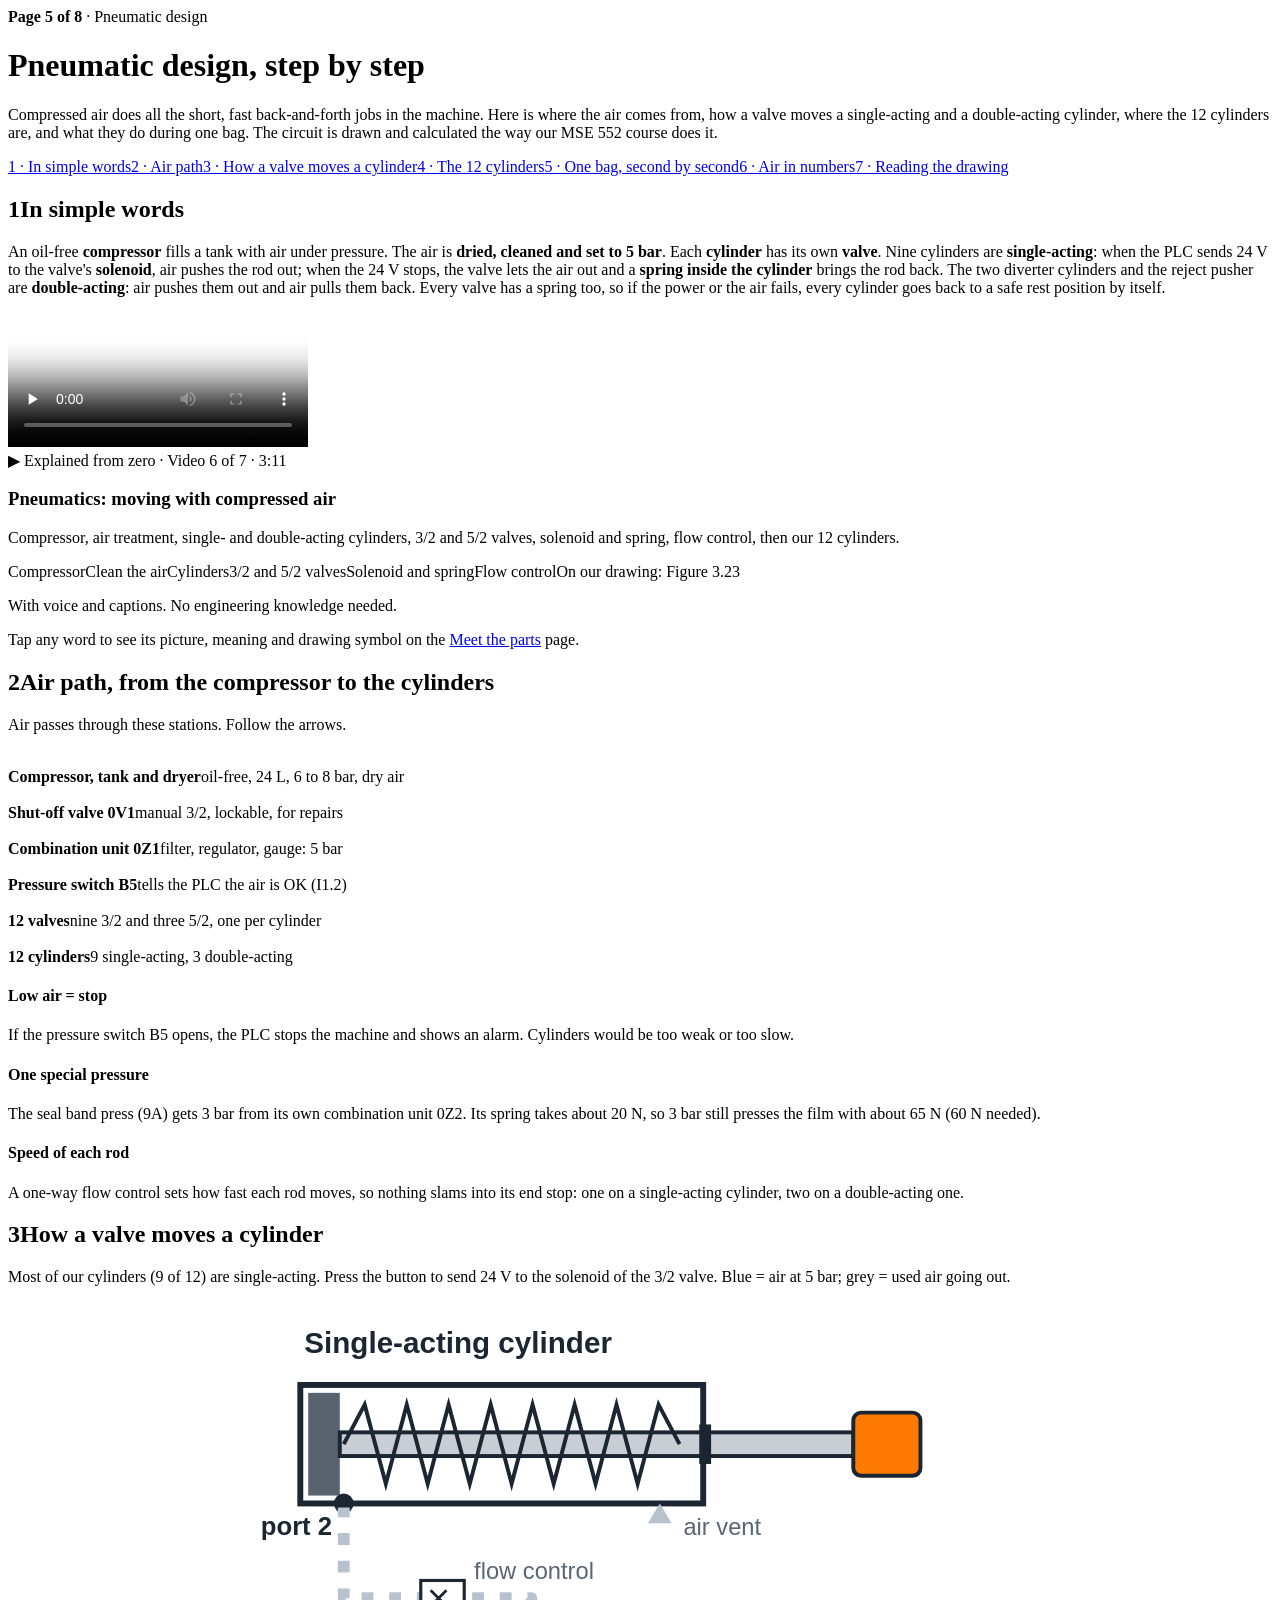
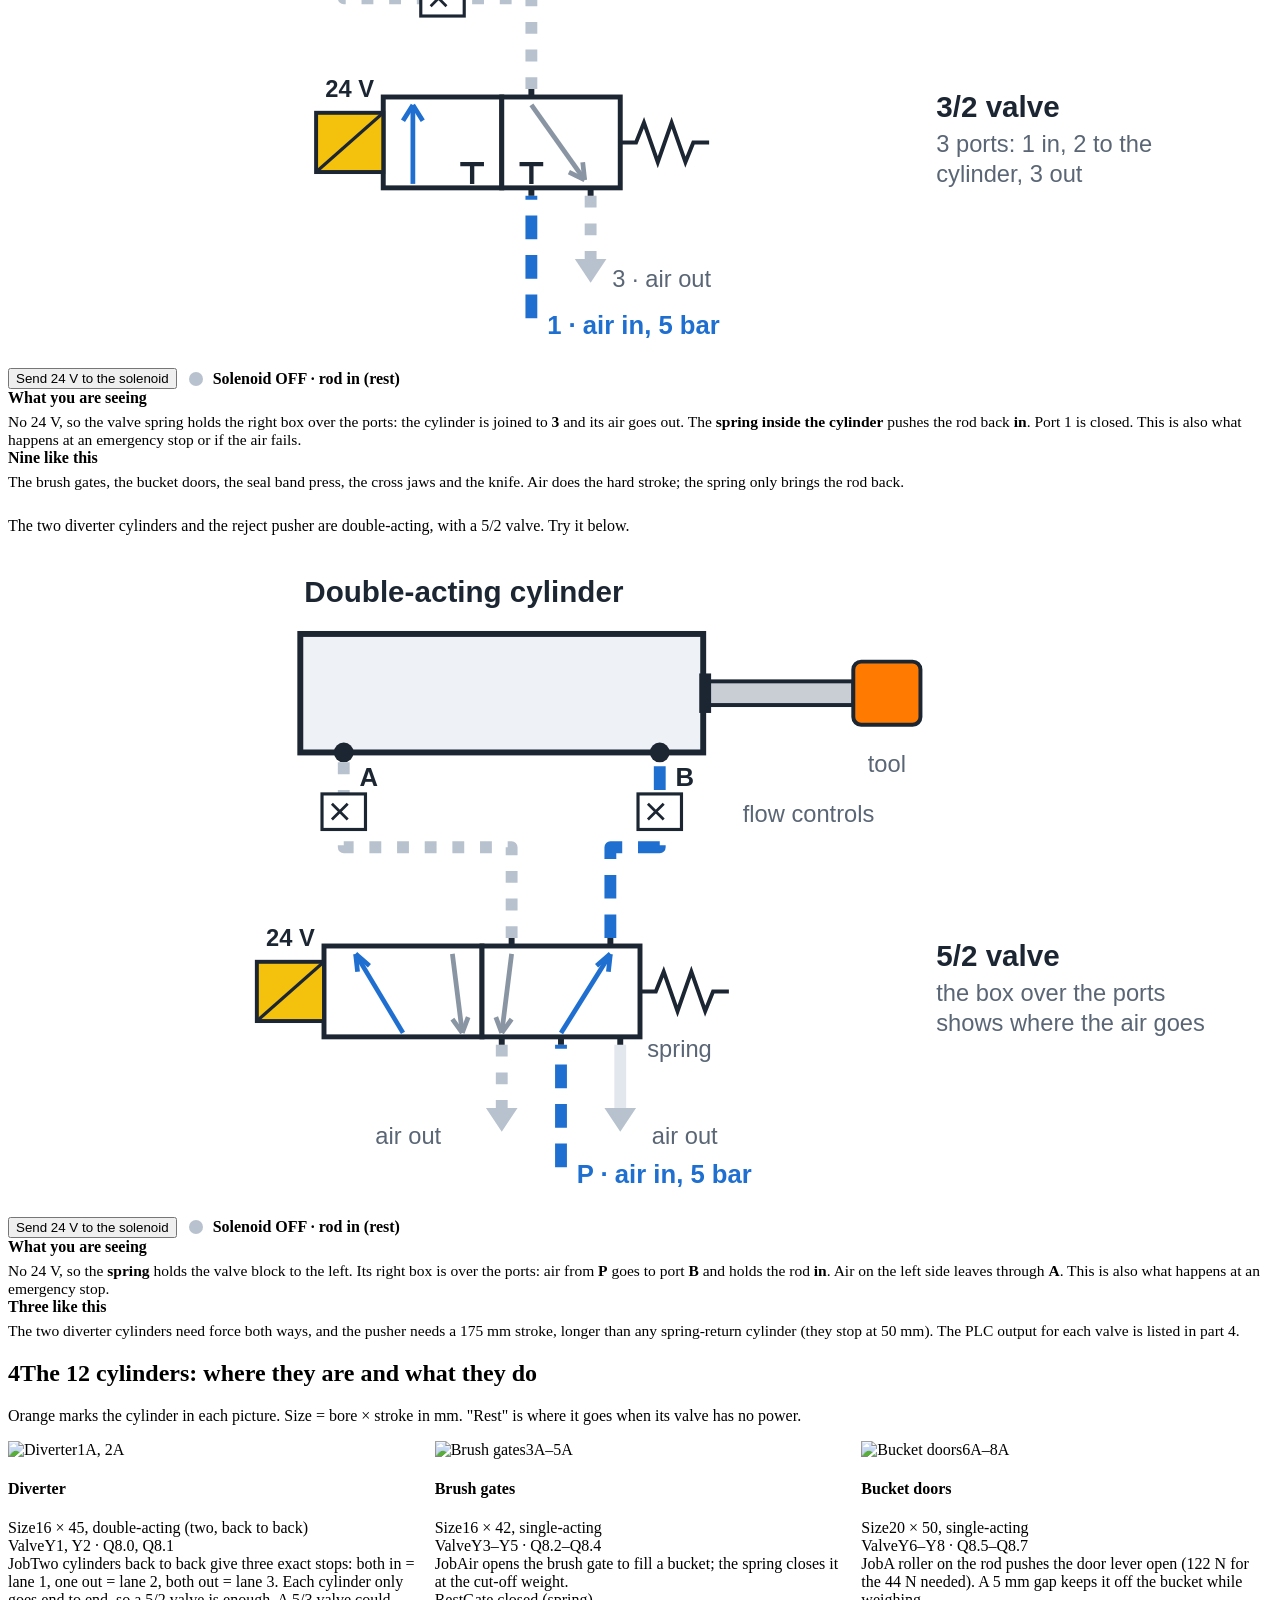
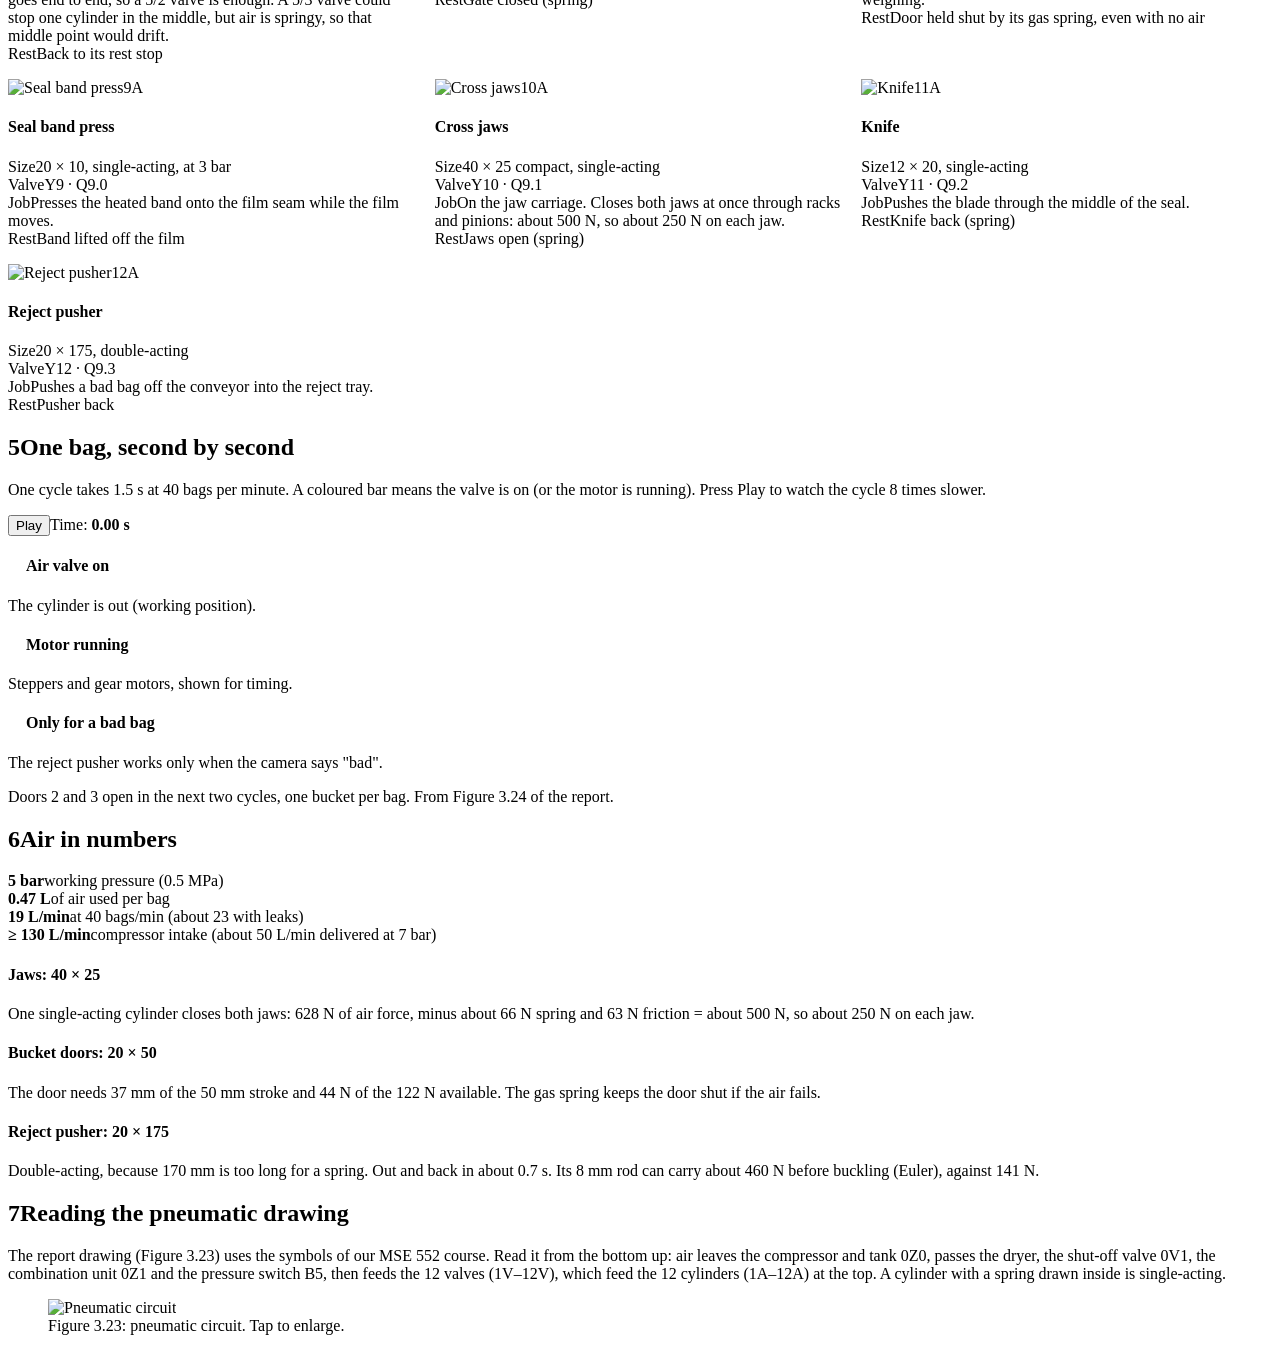
==== pneumatic.html @ 2bbf8f37 "Add files via upload" ====
<!DOCTYPE html>
<html lang="en">
<head>
<meta charset="utf-8">
<meta name="viewport" content="width=device-width, initial-scale=1">
<title>Pneumatic design · Smart VFFS Machine</title>
<link rel="stylesheet" href="assets/site.css">
<style>
#cylSvg{width:100%;height:auto;display:block;background:#fff;border:1px solid var(--line);border-radius:14px}
#cylSvg .body{fill:#eef1f5;stroke:#1c2633;stroke-width:3}
#cylSvg .cham{transition:fill .4s}
#cylSvg .mov,#cylSvg #vg{transition:transform .6s cubic-bezier(.5,0,.2,1)}
#cylSvg .ln{fill:none;stroke-width:6;stroke-linejoin:round;transition:stroke .3s}
#cylSvg .ln.pres{stroke:#1f6fd1;stroke-dasharray:12 8;animation:flowF .5s linear infinite}
#cylSvg .ln.exh{stroke:#b8c2ce;stroke-dasharray:6 8;animation:flowB .8s linear infinite}
#cylSvg .ln.sup{stroke:#1f6fd1;stroke-dasharray:12 8;animation:flowF .5s linear infinite}
@keyframes flowF{to{stroke-dashoffset:-20}}
@keyframes flowB{to{stroke-dashoffset:14}}
#cylSvg text{font-family:"Segoe UI",Arial,sans-serif}
#saSvg{width:100%;height:auto;display:block;background:#fff;border:1px solid var(--line);border-radius:14px}
#saSvg .body{fill:none;stroke:#1c2633;stroke-width:3}
#saSvg .mov,#saSvg #saVg{transition:transform .6s cubic-bezier(.5,0,.2,1)}
#saSvg #saSpring{transition:d .6s}
#saSvg .ln{fill:none;stroke-width:6;stroke-linejoin:round;transition:stroke .3s}
#saSvg .ln.pres{stroke:#1f6fd1;stroke-dasharray:12 8;animation:flowF .5s linear infinite}
#saSvg .ln.exh{stroke:#b8c2ce;stroke-dasharray:6 8;animation:flowB .8s linear infinite}
#saSvg .ln.sup{stroke:#1f6fd1;stroke-dasharray:12 8;animation:flowF .5s linear infinite}
#saSvg .ln:not(.pres):not(.exh):not(.sup){stroke:#e2e7ee}
#saSvg text{font-family:"Segoe UI",Arial,sans-serif}

.cylctl{display:flex;gap:12px;align-items:center;flex-wrap:wrap;margin-top:14px}
.state{display:flex;gap:10px;align-items:center;font-weight:600}
.state i{width:14px;height:14px;border-radius:50%;background:#b8c2ce;display:inline-block}
.state.on i{background:#1f6fd1;box-shadow:0 0 0 4px rgba(31,111,209,.2)}
.cyls{display:grid;grid-template-columns:repeat(3,1fr);gap:16px}
.cyls .dcard .row{grid-template-columns:70px 1fr}
@media(max-width:980px){.cyls{grid-template-columns:1fr 1fr}}
@media(max-width:700px){.cyls{grid-template-columns:1fr}}
</style>
</head>
<body>
<div class="phead"><div class="wrap">
  <div class="crumb"><b>Page 5 of 8</b> · Pneumatic design</div>
  <h1>Pneumatic design, step by step</h1>
  <p class="lead">Compressed air does all the short, fast back-and-forth jobs in the machine. Here is where the air comes from, how a valve moves a single-acting and a double-acting cylinder, where the 12 cylinders are, and what they do during one bag. The circuit is drawn and calculated the way our MSE 552 course does it.</p>
  <div class="toc"><a href="#simple">1 · In simple words</a><a href="#path">2 · Air path</a><a href="#one">3 · How a valve moves a cylinder</a><a href="#where">4 · The 12 cylinders</a><a href="#time">5 · One bag, second by second</a><a href="#numbers">6 · Air in numbers</a><a href="#drawing">7 · Reading the drawing</a></div>
</div></div>

<section id="simple"><div class="wrap">
  <h2><span class="n">1</span>In simple words</h2>
  <div class="simple">An oil-free <b>compressor</b> fills a tank with air under pressure. The air is <b>dried, cleaned and set to 5 bar</b>. Each <b>cylinder</b> has its own <b>valve</b>. Nine cylinders are <b>single-acting</b>: when the PLC sends 24 V to the valve's <b>solenoid</b>, air pushes the rod out; when the 24 V stops, the valve lets the air out and a <b>spring inside the cylinder</b> brings the rod back. The two diverter cylinders and the reject pusher are <b>double-acting</b>: air pushes them out and air pulls them back. Every valve has a spring too, so if the power or the air fails, every cylinder goes back to a safe rest position by itself.</div>

  <div class="explain"><video src="video/explain/v6_pneumatics.mp4" poster="video/explain/v6_pneumatics.jpg" controls preload="none" playsinline></video><div class="ex-t"><div class="ex-k">▶ Explained from zero · Video 6 of 7 · 3:11</div><h3>Pneumatics: moving with compressed air</h3><p>Compressor, air treatment, single- and double-acting cylinders, 3/2 and 5/2 valves, solenoid and spring, flow control, then our 12 cylinders.</p><div class="ex-ch"><span>Compressor</span><span>Clean the air</span><span>Cylinders</span><span>3/2 and 5/2 valves</span><span>Solenoid and spring</span><span>Flow control</span><span>On our drawing: Figure 3.23</span></div><p class="ex-n">With voice and captions. No engineering knowledge needed.</p></div></div>
  <div class="words" data-words="compressor,shutoff,frl,pswitch,valve,solenoid,spring,cylinder,flowctrl,tubing"></div>
  <p class="note">Tap any word to see its picture, meaning and drawing symbol on the <a href="parts.html#pneumatic">Meet the parts</a> page.</p>
</div></section>

<section id="path" class="alt"><div class="wrap">
  <h2><span class="n">2</span>Air path, from the compressor to the cylinders</h2>
  <p class="sub">Air passes through these stations. Follow the arrows.</p>
  <div class="hf">
    <div class="box a"><img src="icons/compressor.svg" alt=""><div class="tx"><b>Compressor, tank and dryer</b><span>oil-free, 24 L, 6 to 8 bar, dry air</span></div></div><div class="ar"></div>
    <div class="box a"><img src="icons/shutoff.svg" alt=""><div class="tx"><b>Shut-off valve 0V1</b><span>manual 3/2, lockable, for repairs</span></div></div><div class="ar"></div>
    <div class="box a"><img src="icons/frl.svg" alt=""><div class="tx"><b>Combination unit 0Z1</b><span>filter, regulator, gauge: 5 bar</span></div></div><div class="ar"></div>
    <div class="box a"><img src="icons/pswitch.svg" alt=""><div class="tx"><b>Pressure switch B5</b><span>tells the PLC the air is OK (I1.2)</span></div></div><div class="ar"></div>
    <div class="box k"><img src="icons/valve.svg" alt=""><div class="tx"><b>12 valves</b><span>nine 3/2 and three 5/2, one per cylinder</span></div></div><div class="ar"></div>
    <div class="box g"><img src="icons/cylinder.svg" alt=""><div class="tx"><b>12 cylinders</b><span>9 single-acting, 3 double-acting</span></div></div>
  </div>
  <div class="grid3" style="margin-top:18px">
    <div class="card feat"><h4>Low air = stop</h4><p>If the pressure switch B5 opens, the PLC stops the machine and shows an alarm. Cylinders would be too weak or too slow.</p></div>
    <div class="card feat"><h4>One special pressure</h4><p>The seal band press (9A) gets 3 bar from its own combination unit 0Z2. Its spring takes about 20 N, so 3 bar still presses the film with about 65 N (60 N needed).</p></div>
    <div class="card feat"><h4>Speed of each rod</h4><p>A one-way flow control sets how fast each rod moves, so nothing slams into its end stop: one on a single-acting cylinder, two on a double-acting one.</p></div>
  </div>
</div></section>

<section id="one"><div class="wrap">
  <h2><span class="n">3</span>How a valve moves a cylinder</h2>
  <p class="sub">Most of our cylinders (9 of 12) are single-acting. Press the button to send 24 V to the solenoid of the 3/2 valve. Blue = air at 5 bar; grey = used air going out.</p>
  <div class="fcwrap" style="margin-bottom:26px">
    <div>
      <svg id="saSvg" viewBox="0 0 640 330" role="img" aria-label="Interactive drawing of a 3/2 valve and a single-acting cylinder">
        <text x="150" y="26" font-size="15" font-weight="700" fill="#1c2633">Single-acting cylinder</text>
        <rect id="saCh" x="150" y="44" width="18" height="56" fill="#fff"/>
        <g class="mov" id="saMov">
          <rect x="152" y="46" width="16" height="52" fill="#59636f"/>
          <rect x="168" y="66" width="260" height="12" fill="#c9ced4" stroke="#1c2633" stroke-width="2"/>
          <rect x="428" y="56" width="34" height="32" rx="4" fill="#ff7a00" stroke="#1c2633" stroke-width="2"/>
        </g>
        <path id="saSpring" d="M170 72 L180 52 L190 92 L200 52 L210 92 L220 52 L230 92 L240 52 L250 92 L260 52 L270 92 L280 52 L290 92 L300 52 L310 92 L320 52 L330 92 L340 72" fill="none" stroke="#1c2633" stroke-width="2"/>
        <rect class="body" x="148" y="42" width="204" height="60" fill="none"/>
        <rect x="350" y="62" width="6" height="20" fill="#1c2633"/>
        <path d="M330 102l-6 10h12z" fill="#b8c2ce"/><text x="342" y="118" font-size="12" fill="#5a6675">air vent</text>
        <circle cx="170" cy="102" r="5" fill="#1c2633"/><text x="128" y="118" font-size="13" font-weight="700" fill="#1c2633">port 2</text>
        <path id="saLn" class="ln" d="M265 196 V150 H170 V104"/>
        <g transform="translate(220 150)"><rect x="-11" y="-9" width="22" height="18" fill="#fff" stroke="#1c2633" stroke-width="1.6"/><path d="M-6 -4l8 8M2 -4l-8 8" stroke="#1c2633" stroke-width="1.4"/></g>
        <text x="236" y="140" font-size="12" fill="#5a6675">flow control</text>
        <path class="ln sup" d="M265 312 V250"/>
        <path id="saEx" class="ln" d="M295 250 V282"/>
        <path d="M287 282h16l-8 12z" fill="#b8c2ce"/>
        <text x="273" y="320" font-size="13" fill="#1f6fd1" font-weight="700">1 · air in, 5 bar</text>
        <text x="306" y="296" font-size="12" fill="#5a6675">3 · air out</text>
        <path d="M265 196v4M265 246v4M295 246v4" stroke="#1c2633" stroke-width="3"/>
        <g id="saVg">
          <rect x="250" y="200" width="60" height="46" fill="#fff" stroke="#1c2633" stroke-width="2.5"/>
          <rect x="310" y="200" width="60" height="46" fill="#fff" stroke="#1c2633" stroke-width="2.5"/>
          <path d="M265 244 V206" stroke="#1f6fd1" stroke-width="2.4"/><path d="M265 204l-5 8M265 204l5 8" stroke="#1f6fd1" stroke-width="2.4"/>
          <path d="M295 244v-10M289 234h12" stroke="#1c2633" stroke-width="2.2"/>
          <path d="M325 204 L352 242" stroke="#8a95a3" stroke-width="2.4"/><path d="M352 242l-1-9M352 242l-8-4" stroke="#8a95a3" stroke-width="2.4"/>
          <path d="M325 244v-10M319 234h12" stroke="#1c2633" stroke-width="2.2"/>
          <rect x="216" y="208" width="34" height="30" fill="#f4c20d" stroke="#1c2633" stroke-width="2"/><path d="M250 208l-34 30" stroke="#1c2633" stroke-width="1.6"/>
          <text x="233" y="200" font-size="12" text-anchor="middle" fill="#1c2633" font-weight="700">24 V</text>
          <path d="M370 223h8l4-10 7 20 7-20 7 20 4-10h8" fill="none" stroke="#1c2633" stroke-width="2"/>
        </g>
        <text x="470" y="210" font-size="15" font-weight="700" fill="#1c2633">3/2 valve</text>
        <text x="470" y="228" font-size="12" fill="#5a6675">3 ports: 1 in, 2 to the</text>
        <text x="470" y="243" font-size="12" fill="#5a6675">cylinder, 3 out</text>
        
      </svg>
      <div class="cylctl"><button class="btn primary" id="saBtn">Send 24 V to the solenoid</button><span class="state" id="saState"><i></i><span>Solenoid OFF · rod in (rest)</span></span></div>
    </div>
    <div class="side">
      <div class="card"><h4 style="margin:0 0 6px">What you are seeing</h4><p style="margin:0;font-size:15.5px;color:var(--soft)" id="saTxt"></p></div>
      <div class="card"><h4 style="margin:0 0 6px">Nine like this</h4><p style="margin:0;font-size:15.5px;color:var(--soft)">The brush gates, the bucket doors, the seal band press, the cross jaws and the knife. Air does the hard stroke; the spring only brings the rod back.</p></div>
    </div>
  </div>
  <p class="sub">The two diverter cylinders and the reject pusher are double-acting, with a 5/2 valve. Try it below.</p>
  <div class="fcwrap">
    <div>
      <svg id="cylSvg" viewBox="0 0 640 330" role="img" aria-label="Interactive drawing of a valve and a cylinder">
        <!-- cylinder -->
        <text x="150" y="26" font-size="15" font-weight="700" fill="#1c2633">Double-acting cylinder</text>
        <rect class="cham" id="chA" x="150" y="44" width="200" height="56" fill="#fff"/>
        <rect class="cham" id="chB" x="150" y="44" width="200" height="56" fill="#fff"/>
        <g class="mov" id="mov">
          <rect x="152" y="46" width="16" height="52" fill="#59636f"/>
          <rect x="168" y="66" width="260" height="12" fill="#c9ced4" stroke="#1c2633" stroke-width="2"/>
          <rect x="428" y="56" width="34" height="32" rx="4" fill="#ff7a00" stroke="#1c2633" stroke-width="2"/>
          <text x="445" y="112" font-size="12" text-anchor="middle" fill="#5a6675">tool</text>
        </g>
        <rect class="body" x="148" y="42" width="204" height="60" fill="none"/>
        <rect x="350" y="62" width="6" height="20" fill="#1c2633"/>
        <!-- ports -->
        <circle cx="170" cy="102" r="5" fill="#1c2633"/><text x="178" y="119" font-size="13" font-weight="700" fill="#1c2633">A</text>
        <circle cx="330" cy="102" r="5" fill="#1c2633"/><text x="338" y="119" font-size="13" font-weight="700" fill="#1c2633">B</text>
        <!-- lines to the valve -->
        <path id="lnA" class="ln" d="M255 196 V150 H170 V104"/>
        <path id="lnB" class="ln" d="M305 196 V150 H330 V104"/>
        <!-- flow controls -->
        <g transform="translate(170 132)"><rect x="-11" y="-9" width="22" height="18" fill="#fff" stroke="#1c2633" stroke-width="1.6"/><path d="M-6 -4l8 8M2 -4l-8 8" stroke="#1c2633" stroke-width="1.4"/></g>
        <g transform="translate(330 132)"><rect x="-11" y="-9" width="22" height="18" fill="#fff" stroke="#1c2633" stroke-width="1.6"/><path d="M-6 -4l8 8M2 -4l-8 8" stroke="#1c2633" stroke-width="1.4"/></g>
        <text x="372" y="137" font-size="12" fill="#5a6675">flow controls</text>
        <!-- supply and exhausts -->
        <path class="ln sup" d="M280 312 V250"/>
        <path id="exR" class="ln" d="M250 250 V282"/>
        <path id="exS" class="ln" d="M310 250 V282"/>
        <path d="M242 282h16l-8 12z M302 282h16l-8 12z" fill="#b8c2ce"/>
        <text x="288" y="320" font-size="13" fill="#1f6fd1" font-weight="700">P · air in, 5 bar</text>
        <text x="186" y="300" font-size="12" fill="#5a6675">air out</text>
        <text x="326" y="300" font-size="12" fill="#5a6675">air out</text>
        <!-- valve: fixed port stubs -->
        <path d="M255 196v4M305 196v4M250 246v4M280 246v4M310 246v4" stroke="#1c2633" stroke-width="3"/>
        <!-- valve block (slides) -->
        <g id="vg">
          <rect x="240" y="200" width="80" height="46" fill="#fff" stroke="#1c2633" stroke-width="2.5"/>
          <rect x="320" y="200" width="80" height="46" fill="#fff" stroke="#1c2633" stroke-width="2.5"/>
          <!-- left box: solenoid ON: P->A, B->S -->
          <path d="M280 244 L256 204" stroke="#1f6fd1" stroke-width="2.4"/><path d="M256 204l1 9M256 204l7 6" stroke="#1f6fd1" stroke-width="2.4"/>
          <path d="M305 204 L310 244" stroke="#8a95a3" stroke-width="2.4"/><path d="M310 244l-5-7M310 244l3-8" stroke="#8a95a3" stroke-width="2.4"/>
          <!-- right box: spring: P->B, A->R -->
          <path d="M360 244 L385 204" stroke="#1f6fd1" stroke-width="2.4"/><path d="M385 204l-7 6M385 204l-1 9" stroke="#1f6fd1" stroke-width="2.4"/>
          <path d="M335 204 L330 244" stroke="#8a95a3" stroke-width="2.4"/><path d="M330 244l-3-8M330 244l5-7" stroke="#8a95a3" stroke-width="2.4"/>
          <!-- solenoid and spring -->
          <rect x="206" y="208" width="34" height="30" fill="#f4c20d" stroke="#1c2633" stroke-width="2"/><path d="M240 208l-34 30" stroke="#1c2633" stroke-width="1.6"/>
          <text x="223" y="200" font-size="12" text-anchor="middle" fill="#1c2633" font-weight="700">24 V</text>
          <path d="M400 223h8l4-10 7 20 7-20 7 20 4-10h8" fill="none" stroke="#1c2633" stroke-width="2"/>
          <text x="420" y="256" font-size="12" text-anchor="middle" fill="#5a6675">spring</text>
        </g>
        <text x="470" y="210" font-size="15" font-weight="700" fill="#1c2633">5/2 valve</text>
        <text x="470" y="228" font-size="12" fill="#5a6675">the box over the ports</text>
        <text x="470" y="243" font-size="12" fill="#5a6675">shows where the air goes</text>
      </svg>
      <div class="cylctl"><button class="btn primary" id="cylBtn">Send 24 V to the solenoid</button><span class="state" id="cylState"><i></i><span>Solenoid OFF · rod in (rest)</span></span></div>
    </div>
    <div class="side">
      <div class="card"><h4 style="margin:0 0 6px">What you are seeing</h4><p style="margin:0;font-size:15.5px;color:var(--soft)" id="cylTxt"></p></div>
      <div class="card"><h4 style="margin:0 0 6px">Three like this</h4><p style="margin:0;font-size:15.5px;color:var(--soft)">The two diverter cylinders need force both ways, and the pusher needs a 175 mm stroke, longer than any spring-return cylinder (they stop at 50 mm). The PLC output for each valve is listed in part 4.</p></div>
    </div>
  </div>
</div></section>

<section id="where" class="alt"><div class="wrap">
  <h2><span class="n">4</span>The 12 cylinders: where they are and what they do</h2>
  <p class="sub">Orange marks the cylinder in each picture. Size = bore × stroke in mm. "Rest" is where it goes when its valve has no power.</p>
  <div class="cyls" id="cyls"></div>
</div></section>

<section id="time"><div class="wrap">
  <h2><span class="n">5</span>One bag, second by second</h2>
  <p class="sub">One cycle takes 1.5 s at 40 bags per minute. A coloured bar means the valve is on (or the motor is running). Press Play to watch the cycle 8 times slower.</p>
  <div class="gantt" id="gantt"><div class="cursor" id="gcur"></div></div>
  <div class="gctl"><button class="btn primary" id="gPlay">Play</button><span class="now" id="gNow">Time: <b>0.00 s</b></span></div>
  <div class="grid3" style="margin-top:14px">
    <div class="card feat"><h4><span class="sw" style="display:inline-block;width:12px;height:12px;border-radius:3px;background:var(--air);margin-right:6px"></span>Air valve on</h4><p>The cylinder is out (working position).</p></div>
    <div class="card feat"><h4><span class="sw" style="display:inline-block;width:12px;height:12px;border-radius:3px;background:var(--purple);margin-right:6px"></span>Motor running</h4><p>Steppers and gear motors, shown for timing.</p></div>
    <div class="card feat"><h4><span class="sw" style="display:inline-block;width:12px;height:12px;border-radius:3px;background:var(--red);margin-right:6px"></span>Only for a bad bag</h4><p>The reject pusher works only when the camera says "bad".</p></div>
  </div>
  <p class="note">Doors 2 and 3 open in the next two cycles, one bucket per bag. From Figure 3.24 of the report.</p>
</div></section>

<section id="numbers" class="alt"><div class="wrap">
  <h2><span class="n">6</span>Air in numbers</h2>
  <div class="nums">
    <div><b>5 bar</b><span>working pressure (0.5 MPa)</span></div>
    <div><b>0.47 L</b><span>of air used per bag</span></div>
    <div><b>19 L/min</b><span>at 40 bags/min (about 23 with leaks)</span></div>
    <div><b>≥ 130 L/min</b><span>compressor intake (about 50 L/min delivered at 7 bar)</span></div>
  </div>
  <div class="grid3" style="margin-top:14px">
    <div class="card feat"><h4>Jaws: 40 × 25</h4><p>One single-acting cylinder closes both jaws: 628 N of air force, minus about 66 N spring and 63 N friction = about 500 N, so about 250 N on each jaw.</p></div>
    <div class="card feat"><h4>Bucket doors: 20 × 50</h4><p>The door needs 37 mm of the 50 mm stroke and 44 N of the 122 N available. The gas spring keeps the door shut if the air fails.</p></div>
    <div class="card feat"><h4>Reject pusher: 20 × 175</h4><p>Double-acting, because 170 mm is too long for a spring. Out and back in about 0.7 s. Its 8 mm rod can carry about 460 N before buckling (Euler), against 141 N.</p></div>
  </div>
</div></section>

<section id="drawing"><div class="wrap">
  <h2><span class="n">7</span>Reading the pneumatic drawing</h2>
  <p class="sub">The report drawing (Figure 3.23) uses the symbols of our MSE 552 course. Read it from the bottom up: air leaves the compressor and tank 0Z0, passes the dryer, the shut-off valve 0V1, the combination unit 0Z1 and the pressure switch B5, then feeds the 12 valves (1V–12V), which feed the 12 cylinders (1A–12A) at the top. A cylinder with a spring drawn inside is single-acting.</p>
  <div class="grid4" style="margin-bottom:16px" id="symGrid"></div>
  <figure class="figwide" data-zoom="img/pneumatic.jpg" data-cap="Figure 3.23: pneumatic circuit"><img src="img/pneumatic.jpg" alt="Pneumatic circuit" loading="lazy"><figcaption>Figure 3.23: pneumatic circuit. Tap to enlarge.</figcaption></figure>
</div></section>

<div id="pn"></div>
<script src="assets/site.js"></script>
<script>
(function(){
  /* --- single-acting interactive --- */
  (function(){
    let on=false;
    const m=document.getElementById('saMov'), sp=document.getElementById('saSpring'), vg=document.getElementById('saVg'), ch=document.getElementById('saCh'), ln=document.getElementById('saLn'), ex=document.getElementById('saEx');
    const b=document.getElementById('saBtn'), st=document.getElementById('saState'), tx=document.getElementById('saTxt');
    function d(){
      const px=on?150:0;
      m.style.transform='translateX('+px+'px)';
      const x0=170+px, x1=340, n=16, stp=(x1-x0)/n; let p='M'+x0+' 72';
      for(let i=1;i<n;i++) p+=' L'+(x0+i*stp).toFixed(1)+' '+(i%2?52:92);
      sp.setAttribute('d',p+' L'+x1+' 72');
      vg.style.transform=on?'translateX(0px)':'translateX(-60px)';
      ch.setAttribute('width',18+px); ch.setAttribute('fill',on?'#cfe2fa':'#fff');
      ln.setAttribute('class','ln '+(on?'pres':'exh')); ex.setAttribute('class','ln '+(on?'':'exh'));
      b.textContent=on?'Remove the 24 V':'Send 24 V to the solenoid';
      st.classList.toggle('on',on); st.querySelector('span').textContent=on?'Solenoid ON · rod out (working)':'Solenoid OFF · rod in (rest)';
      tx.innerHTML=on?'The solenoid pushes the valve. Its left box is now over the ports: air from <b>1</b> goes to <b>2</b>, fills the cylinder and pushes the rod <b>out</b>, squeezing the spring. Port 3 is closed.'
        :'No 24 V, so the valve spring holds the right box over the ports: the cylinder is joined to <b>3</b> and its air goes out. The <b>spring inside the cylinder</b> pushes the rod back <b>in</b>. Port 1 is closed. This is also what happens at an emergency stop or if the air fails.';
    }
    b.onclick=()=>{on=!on;d();}; d();
  })();
  /* --- interactive cylinder --- */
  let on = false;
  const mov = document.getElementById('mov'), vg = document.getElementById('vg'), chA = document.getElementById('chA'), chB = document.getElementById('chB');
  const lnA = document.getElementById('lnA'), lnB = document.getElementById('lnB'), exR = document.getElementById('exR'), exS = document.getElementById('exS');
  const btn = document.getElementById('cylBtn'), st = document.getElementById('cylState'), tx = document.getElementById('cylTxt');
  function draw(){
    mov.style.transform = on ? 'translateX(166px)' : 'translateX(0px)';
    vg.style.transform = on ? 'translateX(0px)' : 'translateX(-80px)';
    // chambers: A = left of piston, B = right of piston
    const px = on ? 166 : 0;
    chA.setAttribute('width', 2 + px + 16); chA.setAttribute('fill', on ? '#cfe2fa' : '#fff');
    chB.setAttribute('x', 168 + px); chB.setAttribute('width', 182 - px); chB.setAttribute('fill', on ? '#fff' : '#cfe2fa');
    lnA.setAttribute('class', 'ln ' + (on ? 'pres' : 'exh')); lnB.setAttribute('class', 'ln ' + (on ? 'exh' : 'pres'));
    exR.setAttribute('class', 'ln ' + (on ? '' : 'exh')); exS.setAttribute('class', 'ln ' + (on ? 'exh' : ''));
    if (!on) { exR.style.stroke = ''; exS.style.stroke = '#e2e7ee'; } else { exS.style.stroke = ''; exR.style.stroke = '#e2e7ee'; }
    btn.textContent = on ? 'Remove the 24 V' : 'Send 24 V to the solenoid';
    st.classList.toggle('on', on); st.querySelector('span').textContent = on ? 'Solenoid ON · rod out (working)' : 'Solenoid OFF · rod in (rest)';
    tx.innerHTML = on
      ? 'The solenoid pushes the valve block to the right. Its left box is now over the ports: air from <b>P</b> goes to port <b>A</b>, fills the left side of the cylinder and pushes the rod <b>out</b>. Air on the right side leaves through <b>B</b> and the valve exhaust.'
      : 'No 24 V, so the <b>spring</b> holds the valve block to the left. Its right box is over the ports: air from <b>P</b> goes to port <b>B</b> and holds the rod <b>in</b>. Air on the left side leaves through <b>A</b>. This is also what happens at an emergency stop.';
  }
  btn.onclick = () => { on = !on; draw(); };
  draw();

  /* --- cylinders --- */
  const C = [
    ['1A, 2A', 'Diverter', 'parts/cyl_diverter.jpg', '16 × 45, double-acting (two, back to back)', 'Y1, Y2 · Q8.0, Q8.1', 'Two cylinders back to back give three exact stops: both in = lane 1, one out = lane 2, both out = lane 3. Each cylinder only goes end to end, so a 5/2 valve is enough. A 5/3 valve could stop one cylinder in the middle, but air is springy, so that middle point would drift.', 'Back to its rest stop'],
    ['3A–5A', 'Brush gates', 'parts/cyl_gates.jpg', '16 × 42, single-acting', 'Y3–Y5 · Q8.2–Q8.4', 'Air opens the brush gate to fill a bucket; the spring closes it at the cut-off weight.', 'Gate closed (spring)'],
    ['6A–8A', 'Bucket doors', 'parts/cyl_doors.jpg', '20 × 50, single-acting', 'Y6–Y8 · Q8.5–Q8.7', 'A roller on the rod pushes the door lever open (122 N for the 44 N needed). A 5 mm gap keeps it off the bucket while weighing.', 'Door held shut by its gas spring, even with no air'],
    ['9A', 'Seal band press', 'img/sealband.jpg', '20 × 10, single-acting, at 3 bar', 'Y9 · Q9.0', 'Presses the heated band onto the film seam while the film moves.', 'Band lifted off the film'],
    ['10A', 'Cross jaws', 'parts/cyl_jaws.jpg', '40 × 25 compact, single-acting', 'Y10 · Q9.1', 'On the jaw carriage. Closes both jaws at once through racks and pinions: about 500 N, so about 250 N on each jaw.', 'Jaws open (spring)'],
    ['11A', 'Knife', 'parts/cyl_knife.jpg', '12 × 20, single-acting', 'Y11 · Q9.2', 'Pushes the blade through the middle of the seal.', 'Knife back (spring)'],
    ['12A', 'Reject pusher', 'parts/cyl_reject.jpg', '20 × 175, double-acting', 'Y12 · Q9.3', 'Pushes a bad bag off the conveyor into the reject tray.', 'Pusher back'],
  ];
  document.getElementById('cyls').innerHTML = C.map(c => '<article class="dcard"><div class="pic" data-zoom="' + c[2] + '" data-cap="' + c[0] + ' ' + c[1] + '"><img src="' + c[2] + '" alt="' + c[1] + '" loading="lazy"><span class="no">' + c[0] + '</span></div><div class="body"><h4>' + c[1] + '</h4>' +
    '<div class="row"><span>Size</span><span>' + c[3] + '</span></div><div class="row"><span>Valve</span><span class="mono" style="white-space:normal">' + c[4] + '</span></div><div class="row"><span>Job</span><span>' + c[5] + '</span></div><div class="row"><span>Rest</span><span>' + c[6] + '</span></div></div></article>').join('');

  /* --- symbols --- */
  const { SYM } = window.VFFS;
  const S = [['cylsa', 'Single-acting cylinder', 'spring brings the rod back'], ['cylinder', 'Double-acting cylinder', 'air both ways'], ['valve32', '3/2 valve', '3 ports, 2 positions'], ['valve', '5/2 valve', '5 ports, 2 positions'], ['solenoid', 'Solenoid', 'electric push, 24 V'], ['spring', 'Spring', 'pushes the valve back'], ['flowctrl', 'Flow control', 'sets the rod speed'], ['frl', 'Combination unit', 'filter, regulator, gauge'], ['shutoff', 'Shut-off valve', 'closes the air line'], ['pswitch', 'Pressure switch', 'air OK signal']];
  document.getElementById('symGrid').innerHTML = S.map(s => '<div class="card" style="display:flex;gap:12px;align-items:center;padding:12px 14px">' + SYM[s[0]] + '<div><b style="display:block;font-size:15px">' + s[1] + '</b><span style="font-size:13.5px;color:var(--soft)">' + s[2] + '</span></div></div>').join('');

  /* --- timeline (from Figure 3.24) --- */
  const R = [
    ['Film and seal band motors', 'M3, M4, M6', [[0, 1.5]], 'm'],
    ['Seal band press', '9A · Y9', [[0, 1.5]]],
    ['Cross jaws', '10A · Y10', [[0, 0.55]]],
    ['Knife', '11A · Y11', [[0.4, 0.5]]],
    ['Jaw carriage', 'M5: down, then back up', [[0, 1.0]], 'm'],
    ['Bucket door 1', '6A · Y6', [[0, 0.55]]],
    ['Brush gate 1', '3A · Y3: opens after door 1', [[0.75, 1.5]]],
    ['Brush gate 2', '4A · Y4: closes at cut-off', [[0, 0.65]]],
    ['Brush gate 3', '5A · Y5: bucket 3 filling', [[0, 1.5]]],
    ['Diverters', '1A, 2A · Y1, Y2: lane 3 → 1', [[0, 0.78]]],
    ['Camera trigger', 'Q9.4', [[0.9, 0.95]]],
    ['Reject pusher', '12A · Y12: bad bag only', [[0.4, 1.1]], 'opt'],
    ['Unwind motor', 'M1: when the dancer asks', [[0.2, 0.9]], 'm'],
    ['Conveyor', 'M2', [[0, 1.5]], 'm'],
  ];
  const g = document.getElementById('gantt');
  g.insertAdjacentHTML('beforeend', R.map((r, i) => '<div class="gr" data-i="' + i + '"><div class="nm">' + r[0] + '<small>' + r[1] + '</small></div><div class="lane">' + r[2].map(b => '<i class="' + (r[3] || '') + '" style="left:' + (b[0] / 1.5 * 100) + '%;width:' + Math.max(1.2, (b[1] - b[0]) / 1.5 * 100) + '%"></i>').join('') + '</div></div>').join('') +
    '<div class="axis"><div></div><div><span>0 s</span><span>0.5 s</span><span>1.0 s</span><span>1.5 s</span></div></div>');
  const cur = document.getElementById('gcur'), now = document.getElementById('gNow'), rows = [...g.querySelectorAll('.gr')];
  let t = 0, playing = false, last = 0;
  function place(){
    const lane = g.querySelector('.lane'), gb = g.getBoundingClientRect(), lb = lane.getBoundingClientRect();
    cur.style.display = 'block'; cur.style.left = (lb.left - gb.left + lb.width * t / 1.5) + 'px';
    const act = [];
    rows.forEach((r, i) => { const a = R[i][2].some(b => t >= b[0] && t <= b[1]); r.classList.toggle('on', a); if (a && R[i][3] !== 'm' && R[i][3] !== 'opt') act.push(R[i][0]); });
    now.innerHTML = 'Time: <b>' + t.toFixed(2) + ' s</b> · Air valves on: ' + (act.length ? act.join(', ') : 'none');
  }
  function step(ts){ if (!playing) return; const dt = last ? (ts - last) / 1000 : 0; last = ts; t += dt / 8; if (t > 1.5) t -= 1.5; place(); requestAnimationFrame(step); }
  document.getElementById('gPlay').onclick = function(){ playing = !playing; this.textContent = playing ? 'Pause' : 'Play'; last = 0; if (playing) requestAnimationFrame(step); };
  g.addEventListener('click', e => { const lane = g.querySelector('.lane').getBoundingClientRect(); const x = (e.clientX - lane.left) / lane.width; if (x >= 0 && x <= 1) { t = x * 1.5; place(); } });
  window.addEventListener('resize', place); place();
})();
</script>
</body>
</html>
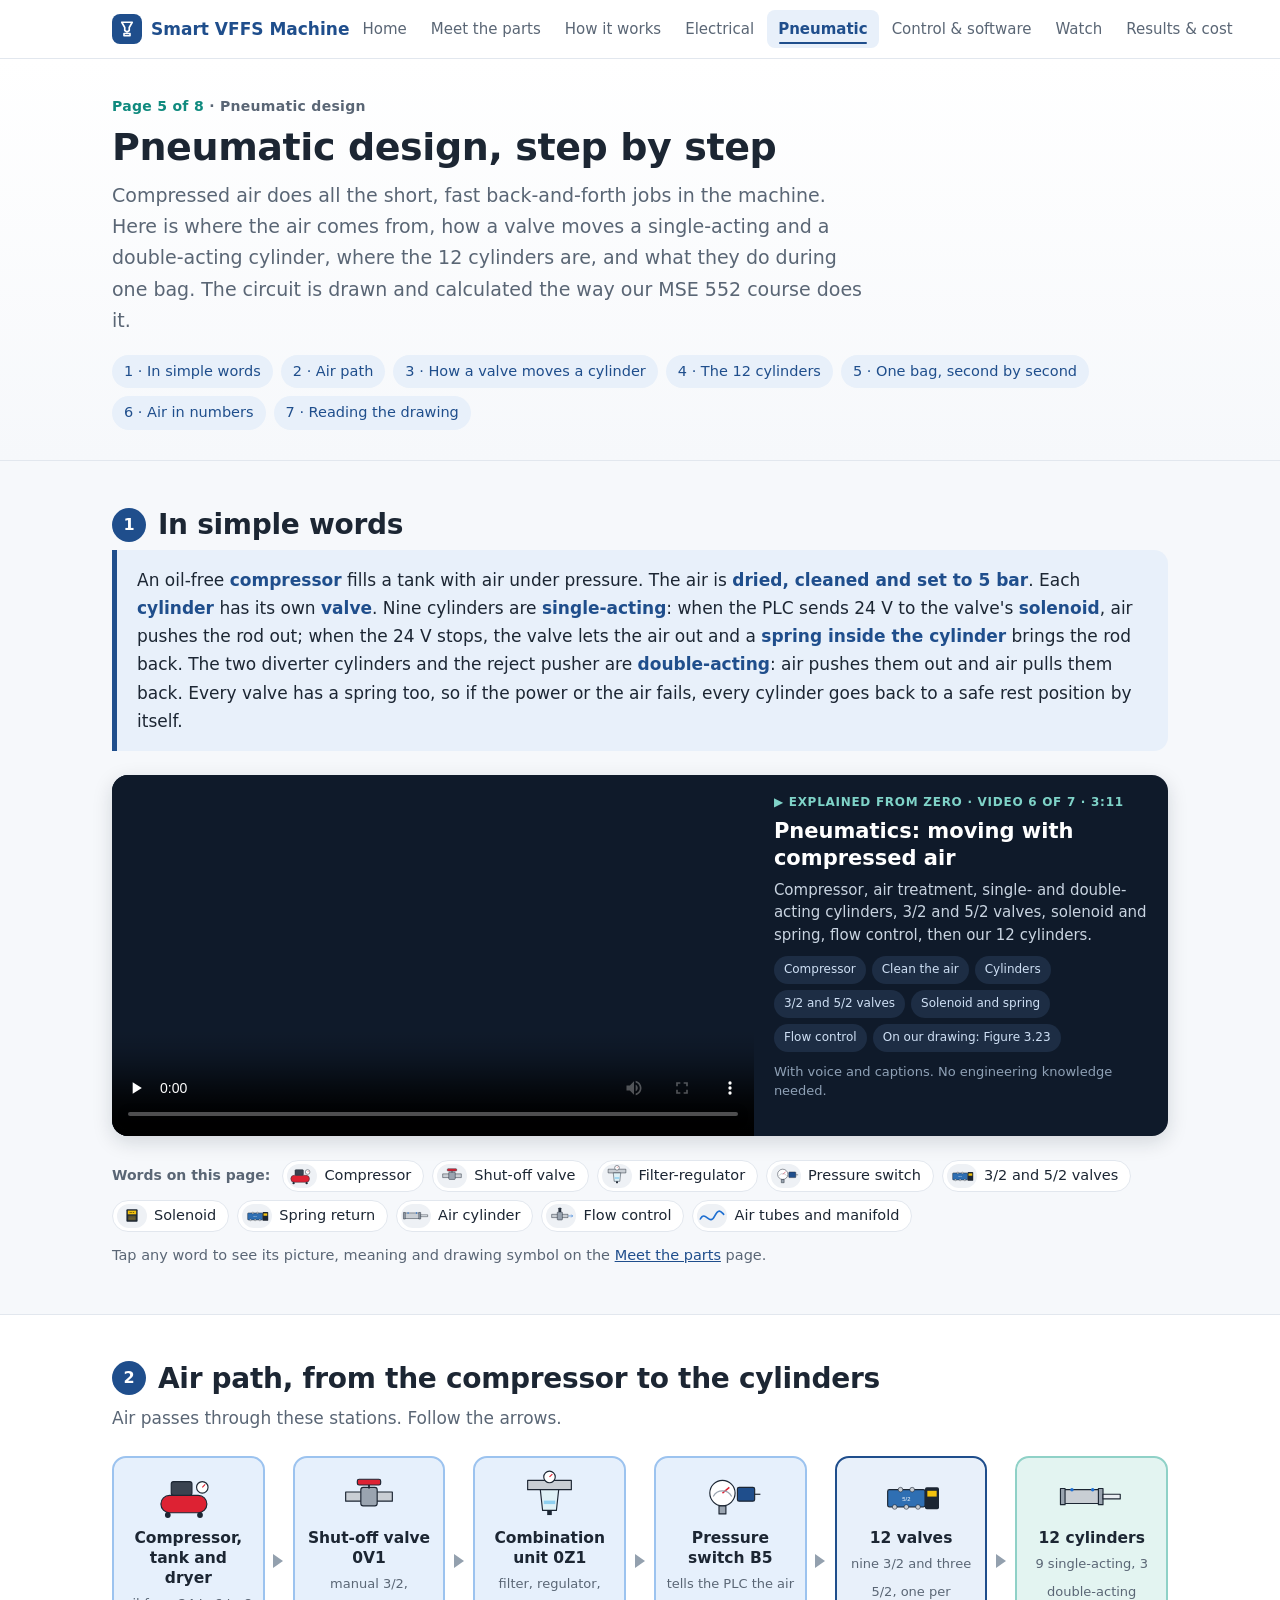
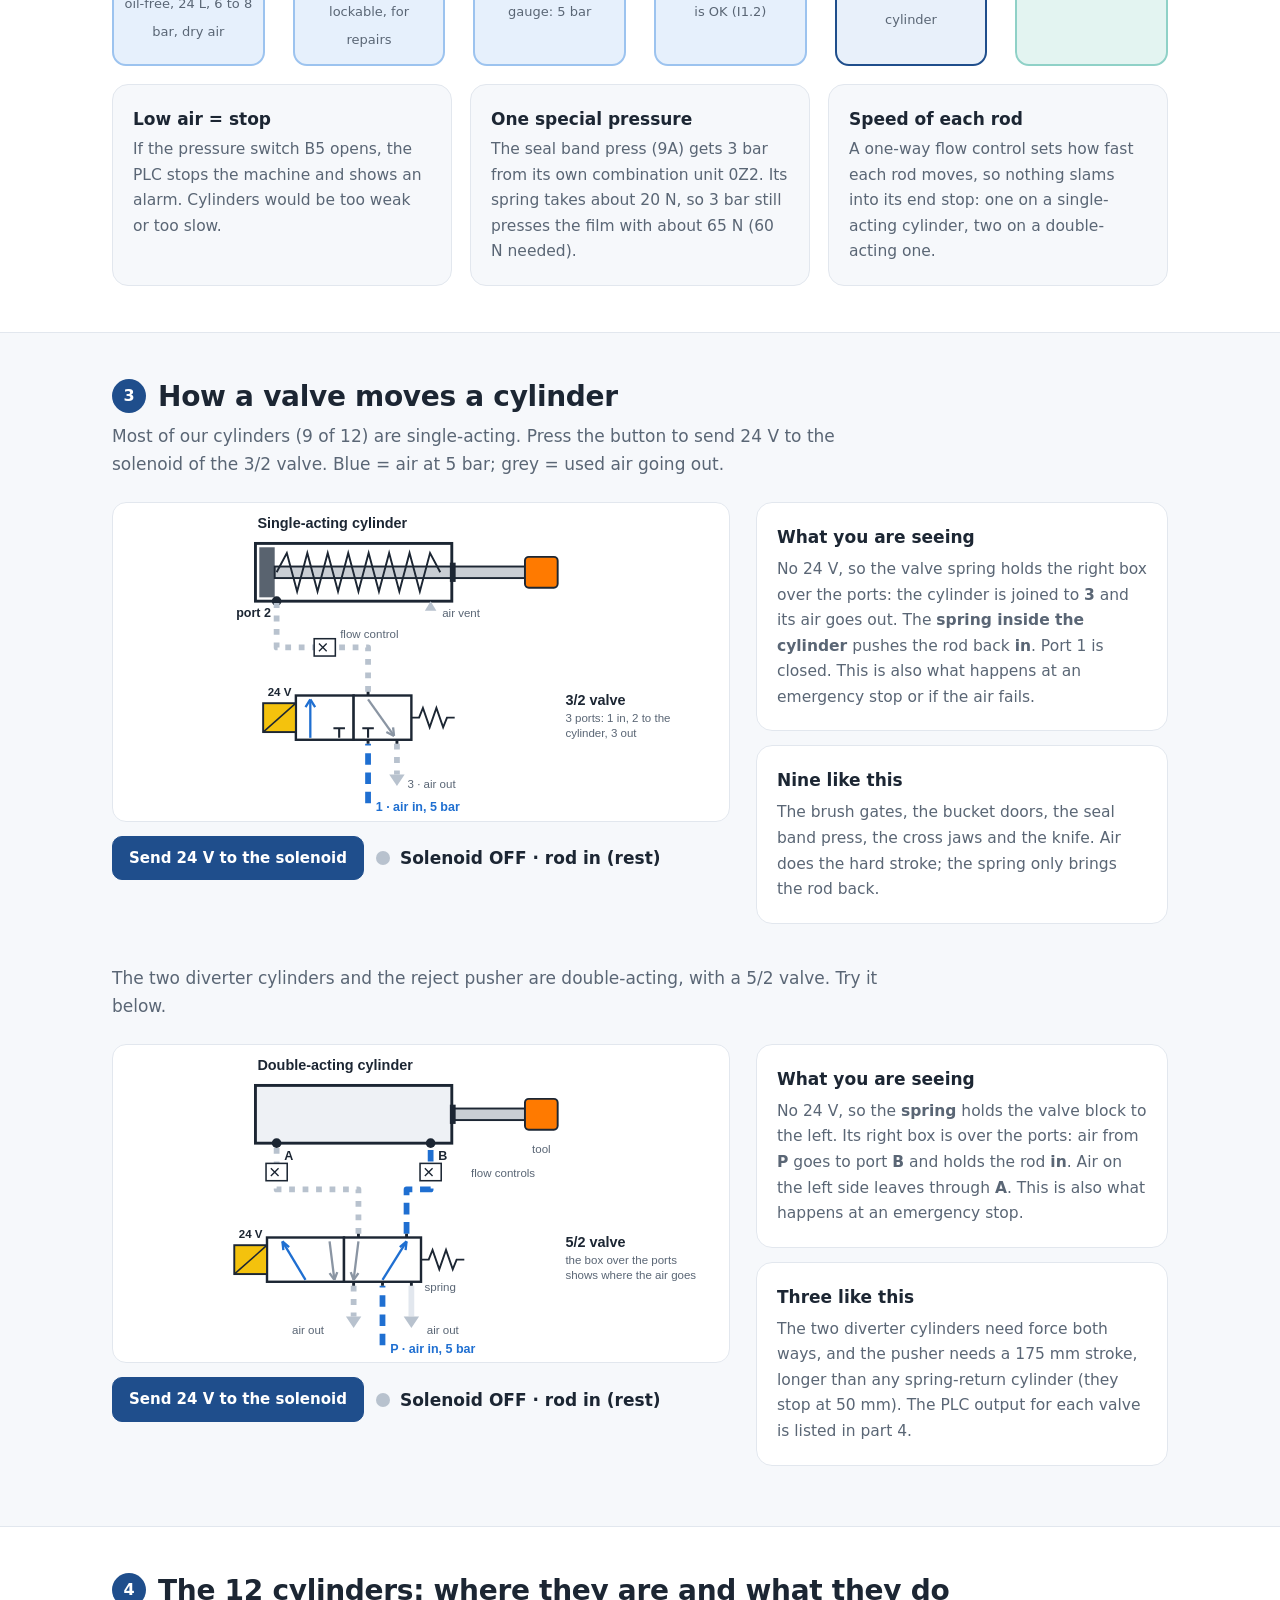
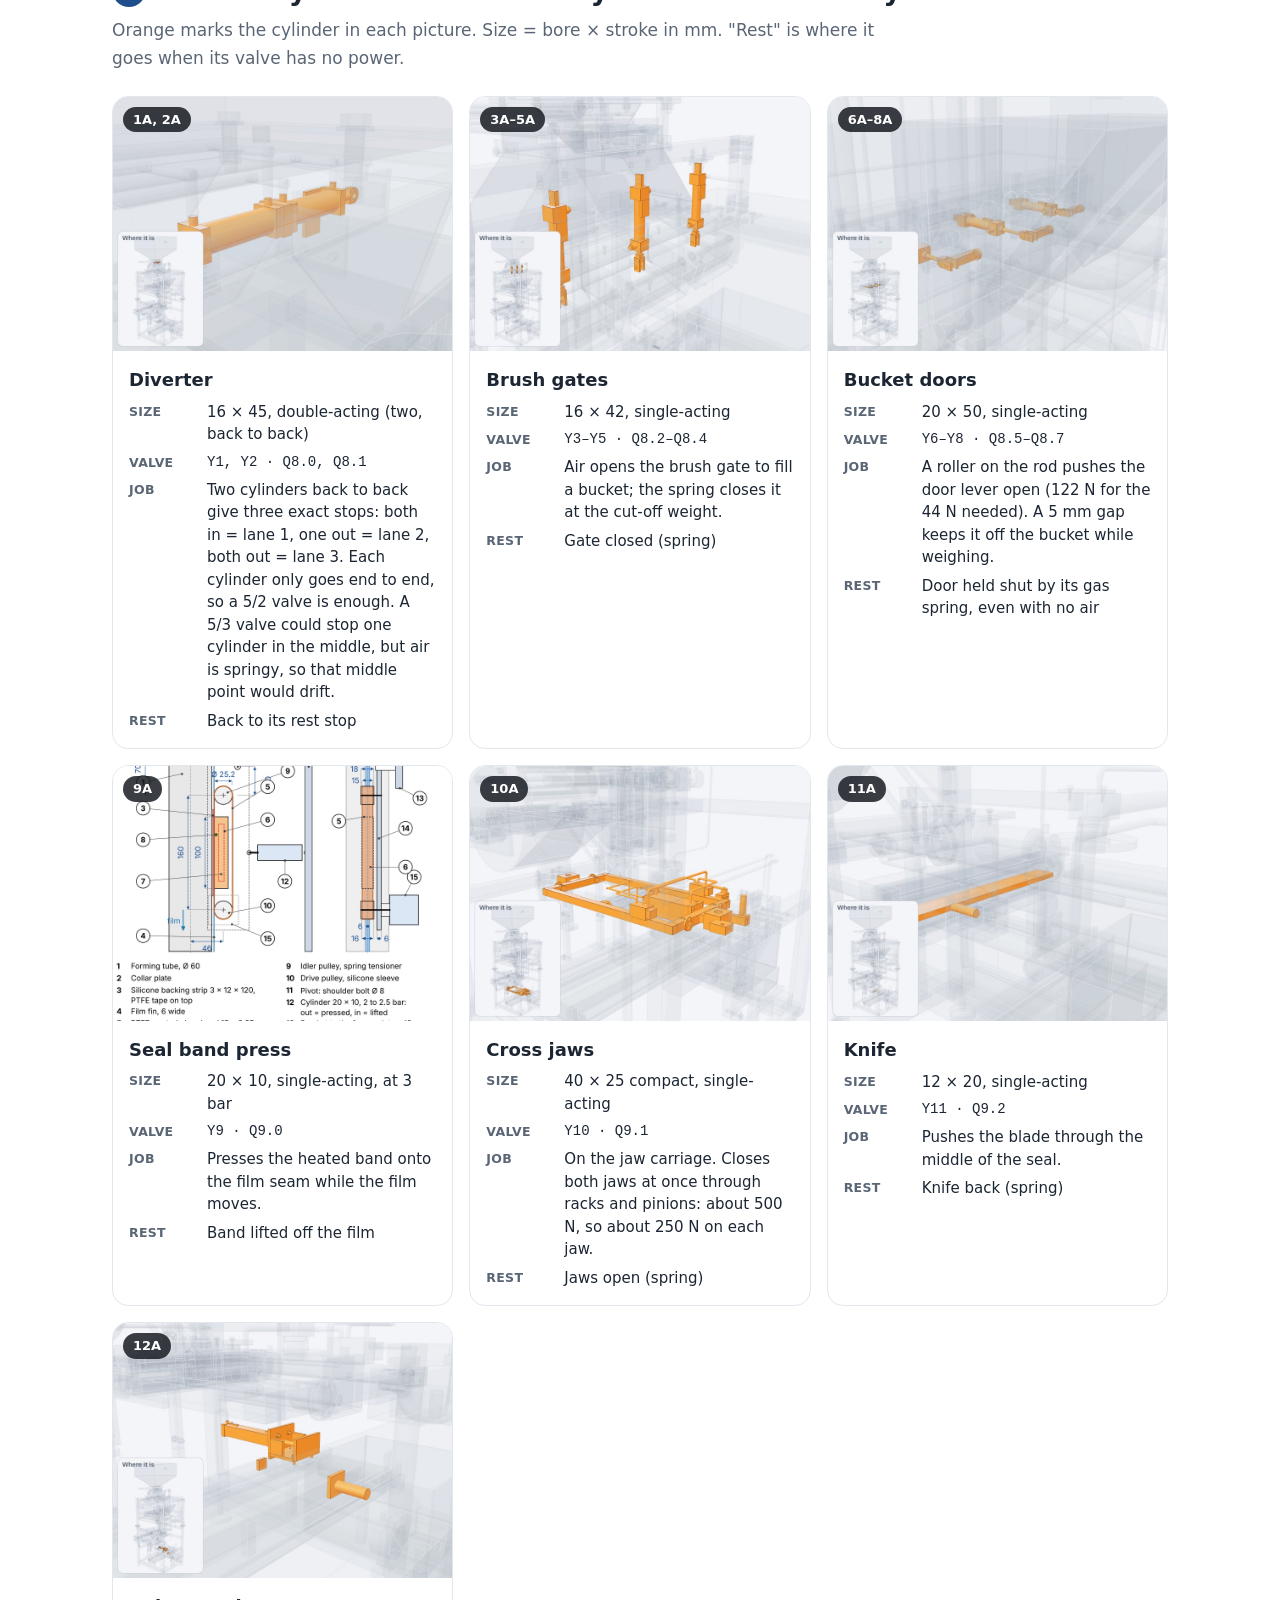
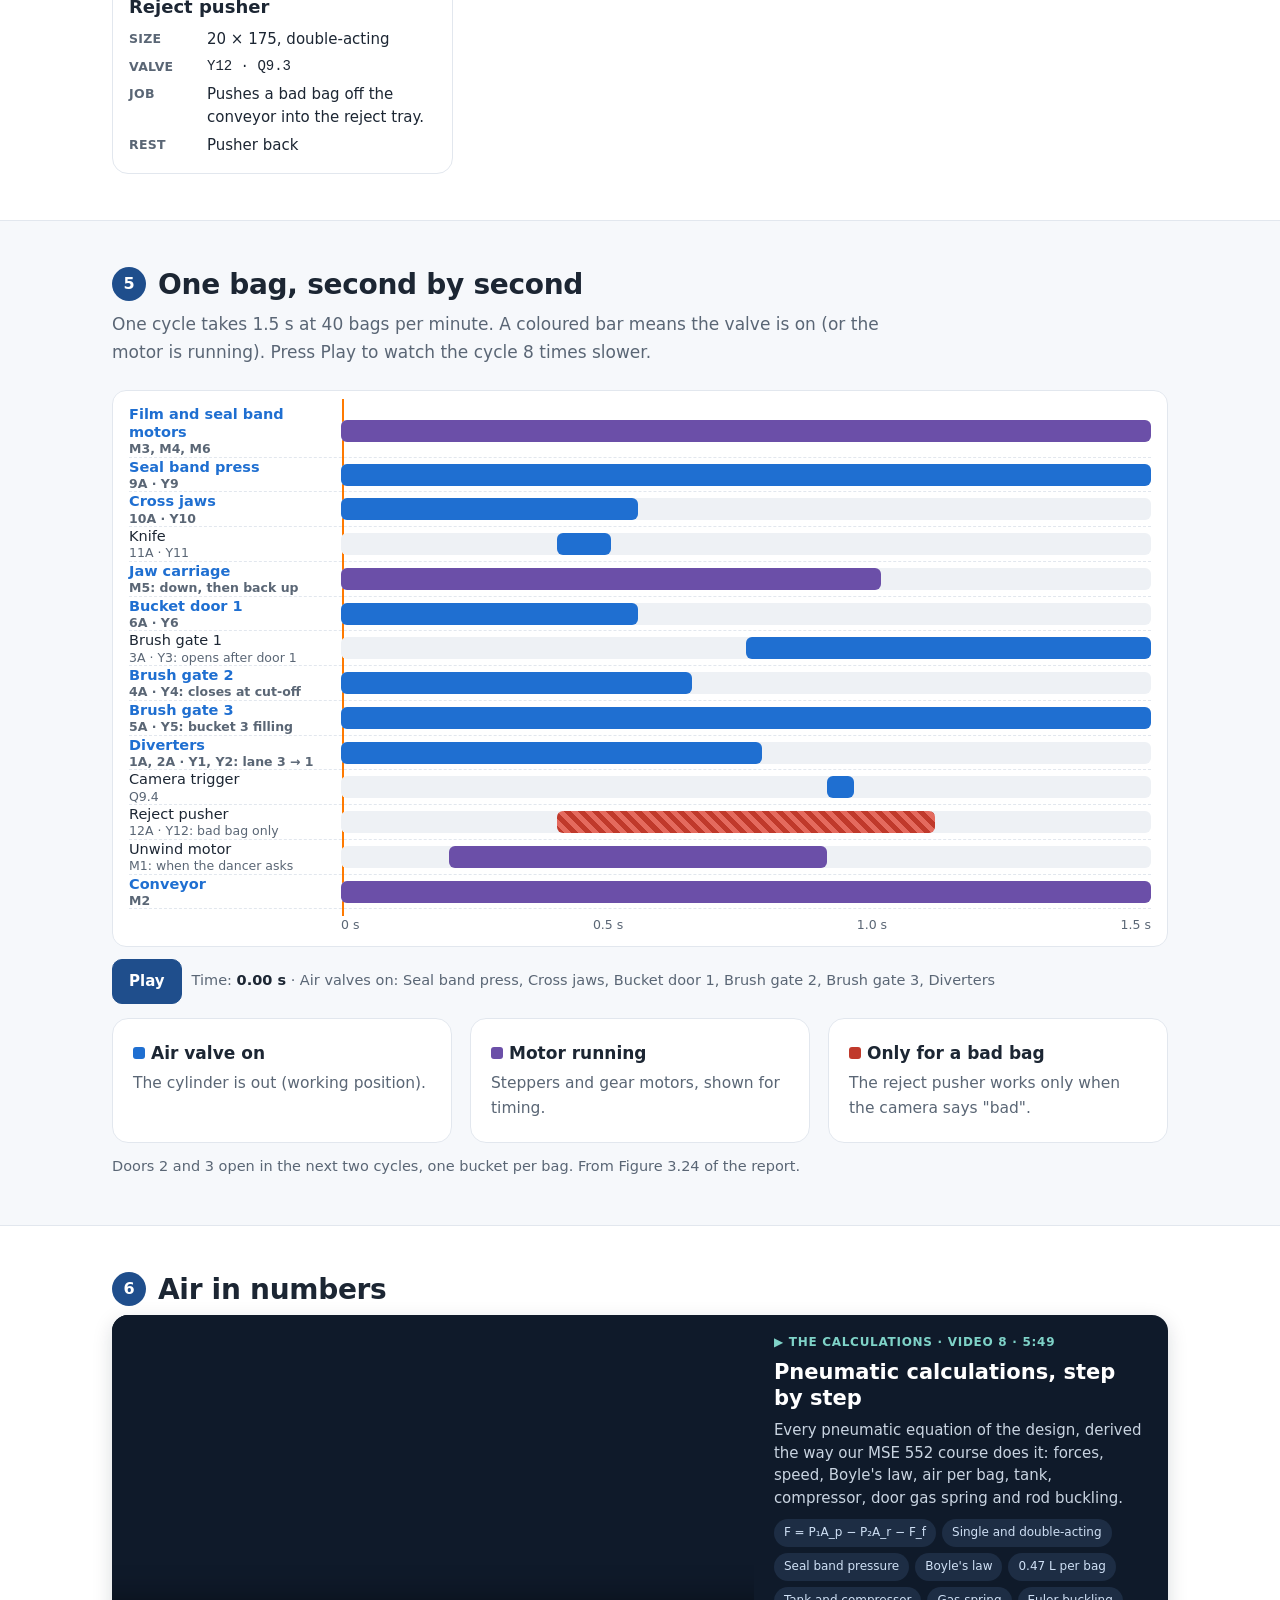
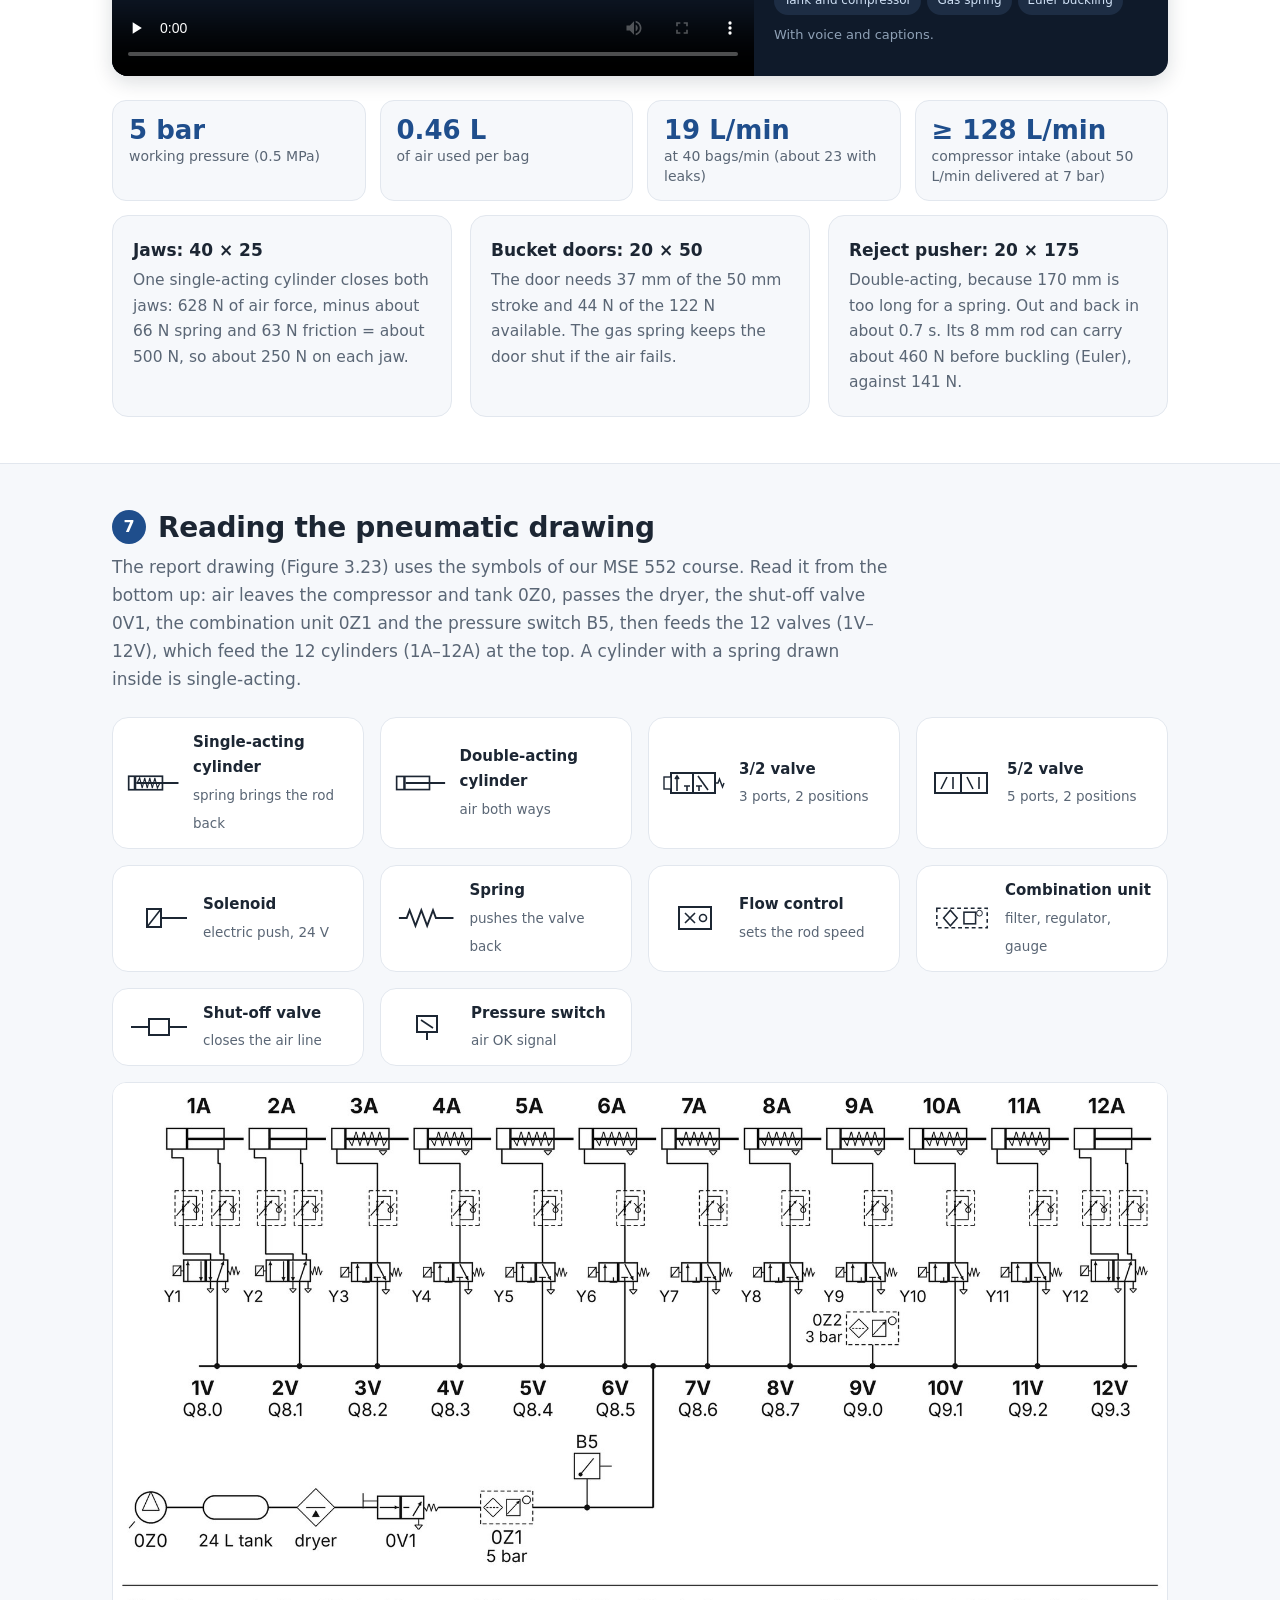
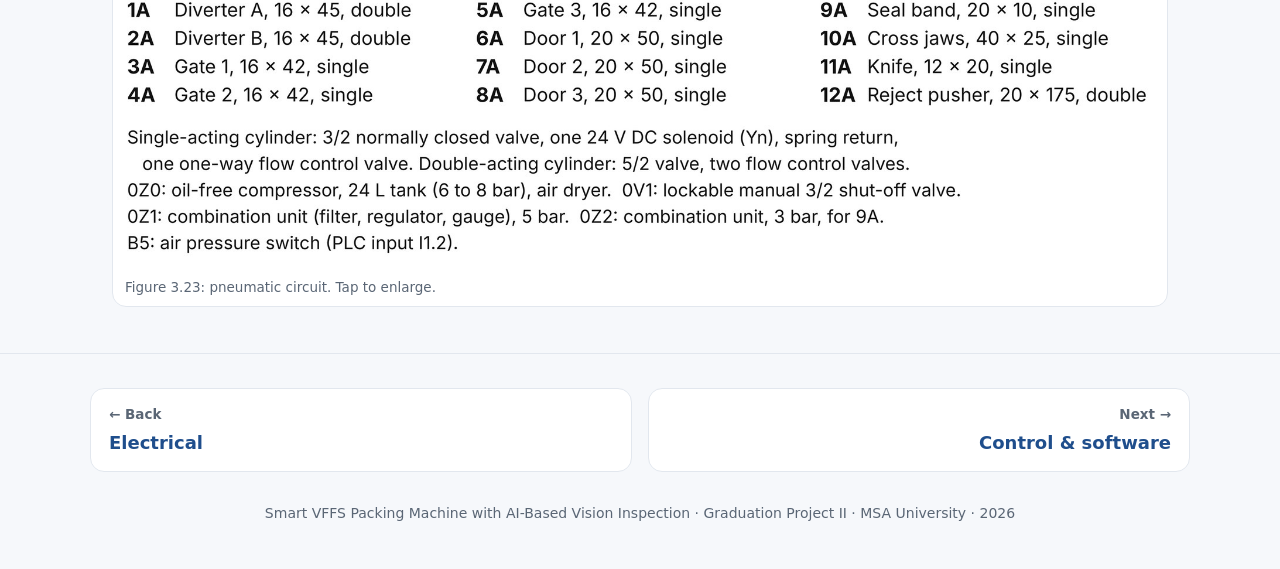
==== commit f7118531: "Add files via upload" ====
--- a/pneumatic.html
+++ b/pneumatic.html
@@ -209,6 +209,7 @@
 
 <section id="numbers" class="alt"><div class="wrap">
   <h2><span class="n">6</span>Air in numbers</h2>
+  <div class="explain"><video src="video/explain/v8_pneucalc.mp4" poster="video/explain/v8_pneucalc.jpg" controls preload="none" playsinline></video><div class="ex-t"><div class="ex-k">▶ The calculations · Video 8 · 5:49</div><h3>Pneumatic calculations, step by step</h3><p>Every pneumatic equation of the design, derived the way our MSE 552 course does it: forces, speed, Boyle's law, air per bag, tank, compressor, door gas spring and rod buckling.</p><div class="ex-ch"><span>F = P₁A_p − P₂A_r − F_f</span><span>Single and double-acting</span><span>Seal band pressure</span><span>Boyle's law</span><span>0.47 L per bag</span><span>Tank and compressor</span><span>Gas spring</span><span>Euler buckling</span></div><p class="ex-n">With voice and captions.</p></div></div>
   <div class="nums">
     <div><b>5 bar</b><span>working pressure (0.5 MPa)</span></div>
     <div><b>0.47 L</b><span>of air used per bag</span></div>
--- a/assets/site.css
+++ b/assets/site.css
@@ -0,0 +1,407 @@
+:root{
+  --bg:#f6f8fb; --card:#fff; --ink:#1c2633; --soft:#5a6675; --line:#e2e7ee;
+  --navy:#1f4e8c; --navy-l:#e8f0fa; --teal:#0f8a7e; --teal-l:#e3f4f1; --amber:#b5730c; --amber-l:#fbf1de;
+  --red:#c0392b; --red-l:#fbe9e7; --purple:#6b4fa8; --purple-l:#f0ebfa; --grey-l:#eef1f5; --air:#1f6fd1; --air-l:#e6f0fc;
+  --orange:#ff7a00;
+}
+*{box-sizing:border-box}
+html{scroll-behavior:smooth;scroll-padding-top:70px;-webkit-text-size-adjust:100%}
+body{margin:0;background:var(--bg);color:var(--ink);font:17px/1.65 "Segoe UI",system-ui,-apple-system,Roboto,"Helvetica Neue",Arial,sans-serif}
+.wrap{max-width:1100px;margin:0 auto;padding:0 22px}
+a{color:var(--navy)}
+img{max-width:100%}
+button{font:inherit}
+
+/* ---------- top menu ---------- */
+#top{position:sticky;top:0;z-index:30;background:rgba(255,255,255,.96);backdrop-filter:blur(8px);-webkit-backdrop-filter:blur(8px);border-bottom:1px solid var(--line)}
+#top .wrap{display:flex;align-items:center;gap:2px;height:58px}
+#top .brand{font-weight:700;color:var(--navy);text-decoration:none;margin-right:auto;display:flex;align-items:center;gap:9px;white-space:nowrap}
+#top .brand i{width:30px;height:30px;border-radius:8px;background:var(--navy);display:inline-flex;align-items:center;justify-content:center}
+#top .links{display:flex;gap:2px}
+#top .links a{color:var(--soft);text-decoration:none;font-size:15px;padding:7px 11px;border-radius:8px;white-space:nowrap}
+#top .links a:hover{background:var(--grey-l);color:var(--ink)}
+#top .links a.on{background:var(--navy-l);color:var(--navy);font-weight:600}
+#menuBtn{display:none;border:1px solid var(--line);background:#fff;border-radius:10px;padding:7px 12px;font-weight:600;color:var(--ink);cursor:pointer;align-items:center;gap:8px}
+@media(max-width:1020px){
+  #menuBtn{display:inline-flex}
+  #top .links{display:none;position:absolute;top:58px;left:0;right:0;background:#fff;border-bottom:1px solid var(--line);flex-direction:column;padding:8px 16px 14px;box-shadow:0 12px 24px rgba(28,38,51,.1)}
+  #top.open .links{display:flex}
+  #top .links a{font-size:17px;padding:11px 12px}
+}
+
+/* ---------- page header ---------- */
+.phead{background:linear-gradient(180deg,#fff 0%,var(--bg) 100%);border-bottom:1px solid var(--line);padding:36px 0 30px}
+.crumb{font-size:14px;color:var(--soft);font-weight:600;letter-spacing:.3px}
+.crumb b{color:var(--teal)}
+.phead h1{font-size:38px;line-height:1.15;margin:8px 0 10px;letter-spacing:-.4px}
+.phead p.lead{font-size:19px;color:var(--soft);margin:0;max-width:760px}
+.toc{display:flex;flex-wrap:wrap;gap:8px;margin-top:18px}
+.toc a{font-size:14.5px;text-decoration:none;color:var(--navy);background:var(--navy-l);padding:5px 12px;border-radius:999px}
+.toc a:hover{background:#d5e3f5}
+
+/* ---------- sections ---------- */
+section{padding:46px 0;border-bottom:1px solid var(--line)}
+section.alt{background:#fff}
+h2{font-size:28px;line-height:1.25;margin:0 0 8px;letter-spacing:-.3px;display:flex;align-items:center;gap:12px}
+h2 .n{flex:none;display:inline-flex;align-items:center;justify-content:center;width:34px;height:34px;border-radius:50%;background:var(--navy);color:#fff;font-size:16px}
+h3{font-size:20px;margin:30px 0 12px}
+h3:first-child{margin-top:0}
+.sub{color:var(--soft);margin:0 0 24px;max-width:780px}
+.card{background:var(--card);border:1px solid var(--line);border-radius:16px;padding:20px}
+section.alt .card{background:var(--bg)}
+.grid2{display:grid;grid-template-columns:1fr 1fr;gap:18px}
+.grid3{display:grid;grid-template-columns:repeat(3,1fr);gap:18px}
+.grid4{display:grid;grid-template-columns:repeat(4,1fr);gap:16px}
+.note{font-size:14.5px;color:var(--soft);margin:12px 0 0}
+.simple{background:var(--navy-l);border-left:5px solid var(--navy);border-radius:0 14px 14px 0;padding:16px 20px;margin:0 0 24px;font-size:17px}
+.simple b{color:var(--navy)}
+.tip{background:var(--amber-l);border-left:5px solid var(--amber);border-radius:0 14px 14px 0;padding:14px 18px;margin:18px 0 0;font-size:16px}
+.tip b{color:var(--amber)}
+.feat h4{margin:0 0 4px;font-size:17px}
+.feat p{margin:0;color:var(--soft);font-size:15.5px}
+.tag{display:inline-block;font-size:12.5px;font-weight:600;padding:2px 9px;border-radius:999px;white-space:nowrap;vertical-align:1px}
+.t-chosen{background:var(--teal-l);color:var(--teal)}
+
+/* ---------- buttons ---------- */
+.btn{display:inline-flex;align-items:center;gap:8px;border:1px solid var(--line);background:#fff;color:var(--ink);border-radius:10px;padding:9px 16px;font-size:15px;font-weight:600;cursor:pointer;text-decoration:none}
+.btn:hover{border-color:var(--navy);color:var(--navy)}
+.btn.primary{background:var(--navy);border-color:var(--navy);color:#fff}
+.btn.primary:hover{background:#173e72;color:#fff}
+.btn.red{background:var(--red);border-color:var(--red);color:#fff}
+.btn.green{background:var(--teal);border-color:var(--teal);color:#fff}
+
+/* ---------- word chips ---------- */
+.words{display:flex;flex-wrap:wrap;gap:8px;margin:0 0 6px}
+.words .lbl{font-size:14px;font-weight:600;color:var(--soft);align-self:center;margin-right:4px}
+a.w{display:inline-flex;align-items:center;gap:7px;text-decoration:none;color:var(--ink);background:#fff;border:1px solid var(--line);border-radius:999px;padding:3px 12px 3px 4px;font-size:14.5px}
+a.w img{width:30px;height:24px;object-fit:contain;background:var(--grey-l);border-radius:999px;padding:1px}
+a.w:hover{border-color:var(--navy);color:var(--navy)}
+a.wi{color:var(--navy);text-decoration:none;border-bottom:1.5px dotted var(--navy);font-weight:600}
+
+/* ---------- flowcharts ---------- */
+.fc{display:flex;flex-direction:column;max-width:780px}
+.fc .n{display:flex;gap:14px;align-items:center;background:#fff;border:2px solid var(--line);border-radius:14px;padding:10px 14px;transition:background .3s,border-color .3s,opacity .3s}
+section.alt .fc .n{background:#fff}
+.fc .n img{width:66px;height:50px;flex:none;object-fit:contain}
+.fc .n .t{min-width:0}
+.fc .n b{display:block;font-size:16.5px;line-height:1.3}
+.fc .n span{display:block;color:var(--soft);font-size:14.5px;line-height:1.45}
+.fc .n .num{flex:none;width:28px;height:28px;border-radius:50%;background:var(--grey-l);color:var(--soft);font-weight:700;font-size:14px;display:flex;align-items:center;justify-content:center}
+.fc .n.k{border-color:var(--navy);background:var(--navy-l)}
+.fc .n.s{border-color:#e7a59c}
+.fc .n.a{border-color:#9cc3ef}
+.fc .n.g{border-color:#8fd1c7;background:var(--teal-l)}
+.fc .n.d{border-style:dashed;border-color:var(--amber);background:var(--amber-l)}
+.fc .n.d b::before{content:"?";display:inline-flex;width:22px;height:22px;transform:rotate(45deg);background:var(--amber);color:#fff;font-size:12px;align-items:center;justify-content:center;margin-right:10px;border-radius:3px;vertical-align:1px}
+.fc .ar{height:30px;margin-left:46px;border-left:3px solid #9aa6b4;position:relative;font-size:13.5px;color:var(--soft);padding-left:14px;display:flex;align-items:center}
+.fc .ar::after{content:"";position:absolute;left:-8px;bottom:-1px;border:6.5px solid transparent;border-top:9px solid #9aa6b4;border-bottom:0}
+.fc .ar.long{height:40px}
+.fc .ar.back{border-left-style:dashed}
+.fc .split{display:grid;grid-template-columns:1fr 1fr;gap:14px}
+.fc .split>div{display:flex;flex-direction:column}
+.fc .split .lbl{font-size:13px;font-weight:700;letter-spacing:.4px;text-transform:uppercase;margin:6px 0 0 46px}
+.fc .split .yes{color:var(--teal)} .fc .split .no{color:var(--red)}
+.fc .loop{font-size:13.5px;color:var(--soft);margin:8px 0 0 4px;display:flex;align-items:center;gap:8px}
+.fc .n.lit{background:var(--red-l);border-color:var(--red)}
+.fc .n.dim{opacity:.45}
+.fcwrap{display:grid;grid-template-columns:minmax(0,1.2fr) minmax(0,.8fr);gap:26px;align-items:start}
+.fcwrap .side{position:sticky;top:76px}
+.fcwrap .side .card{margin-bottom:14px}
+
+/* horizontal flow that turns vertical on phones */
+.hf{display:flex;align-items:stretch}
+.hf .box{flex:1;background:var(--card);border:2px solid var(--line);border-radius:14px;padding:12px 10px;text-align:center;display:flex;flex-direction:column;align-items:center;justify-content:flex-start;min-width:0}
+.hf .box img{width:70px;height:52px;object-fit:contain;margin-bottom:6px}
+.hf .box b{display:block;font-size:15.5px;line-height:1.3}
+.hf .box span{font-size:13px;color:var(--soft);line-height:1.4;margin-top:3px}
+.hf .box.k{border-color:var(--navy);background:var(--navy-l)}
+.hf .box.a{border-color:#9cc3ef;background:var(--air-l)}
+.hf .box.s{border-color:#e7a59c;background:var(--red-l)}
+.hf .box.g{border-color:#8fd1c7;background:var(--teal-l)}
+.hf .ar{flex:none;width:28px;display:flex;align-items:center;justify-content:center;color:#93a0ae}
+.hf .ar::before{content:"";width:0;height:0;border:7px solid transparent;border-left:10px solid #93a0ae;margin-left:6px}
+
+/* ---------- big picture diagram ---------- */
+.bigpic{display:grid;grid-template-columns:repeat(4,1fr);gap:12px;position:relative}
+.bigpic .col{background:#fff;border:2px solid var(--line);border-radius:16px;padding:14px;display:flex;flex-direction:column;gap:8px}
+.bigpic .col h4{margin:0;font-size:15px;text-transform:uppercase;letter-spacing:.5px;display:flex;align-items:center;gap:8px}
+.bigpic .col h4 i{font-style:normal;width:24px;height:24px;border-radius:50%;color:#fff;display:inline-flex;align-items:center;justify-content:center;font-size:13px}
+.bigpic .col p{margin:0;font-size:14px;color:var(--soft)}
+.bigpic .it{display:flex;align-items:center;gap:8px;font-size:14.5px;background:var(--bg);border-radius:10px;padding:5px 8px}
+.bigpic .it img{width:40px;height:30px;object-fit:contain;flex:none}
+.bigpic .safety{grid-column:1/-1;background:var(--red-l);border:2px solid #e7a59c;border-radius:16px;padding:12px 16px;display:flex;gap:14px;align-items:center}
+.bigpic .safety img{width:58px;height:44px}
+.bigpic .safety b{display:block}
+.bigpic .safety span{font-size:14.5px;color:var(--soft)}
+
+/* ---------- voltage map ---------- */
+.volt{display:grid;gap:10px}
+.volt .v{display:grid;grid-template-columns:130px 1fr;gap:14px;align-items:center;background:#fff;border:1px solid var(--line);border-radius:14px;padding:10px 14px;border-left:8px solid}
+.volt .v b{font-size:20px}
+.volt .v span{font-size:15px;color:var(--soft)}
+.volt .v.v230{border-left-color:#3a3f46}.volt .v.v36{border-left-color:var(--purple)}.volt .v.v24{border-left-color:var(--red)}.volt .v.v5{border-left-color:var(--amber)}.volt .v.vs{border-left-color:var(--teal)}
+
+/* ---------- tables ---------- */
+.tbl{border:1px solid var(--line);border-radius:14px;overflow:hidden;background:var(--card)}
+table{width:100%;border-collapse:collapse;font-size:15.5px}
+th,td{text-align:left;padding:11px 14px;border-bottom:1px solid var(--line);vertical-align:top}
+th{font-size:12.5px;text-transform:uppercase;letter-spacing:.5px;color:var(--soft);background:#fafbfd;font-weight:700}
+tr:last-child td{border-bottom:0}
+td.mono,.mono{font-family:Consolas,"SFMono-Regular",Menlo,monospace;font-size:14px;white-space:nowrap}
+td.tg{font-weight:700;white-space:nowrap}
+td.pic img{width:110px;border-radius:8px;display:block;cursor:zoom-in}
+
+details{background:var(--card);border:1px solid var(--line);border-radius:14px;margin-top:14px}
+details>summary{cursor:pointer;list-style:none;padding:14px 18px;font-weight:600;display:flex;align-items:center;gap:10px}
+details>summary::-webkit-details-marker{display:none}
+details>summary::before{content:"";width:9px;height:9px;border-right:2.5px solid var(--navy);border-bottom:2.5px solid var(--navy);transform:rotate(-45deg);transition:transform .2s;flex:none;margin-right:2px}
+details[open]>summary::before{transform:rotate(45deg)}
+details>summary small{font-weight:400;color:var(--soft);margin-left:auto;font-size:14px}
+details>.in{padding:0 18px 18px}
+
+/* ---------- figures ---------- */
+.figs{display:grid;grid-template-columns:repeat(3,1fr);gap:16px}
+.fig{margin:0;background:#fff;border:1px solid var(--line);border-radius:14px;overflow:hidden;cursor:zoom-in;display:flex;flex-direction:column}
+.fig img{display:block;width:100%;height:190px;object-fit:contain;padding:10px;background:#fff}
+.fig.photo img{object-fit:cover;padding:0;height:200px}
+.fig figcaption{border-top:1px solid var(--line);font-size:14.5px;color:var(--ink);padding:9px 12px}
+.fig figcaption span{display:block;color:var(--soft);font-size:13.5px}
+.figwide{margin:0;background:#fff;border:1px solid var(--line);border-radius:14px;overflow:hidden;cursor:zoom-in}
+.figwide img{display:block;width:100%;height:auto}
+figcaption{font-size:13.5px;color:var(--soft);padding:8px 12px}
+
+/* ---------- numbers ---------- */
+.nums{display:grid;grid-template-columns:repeat(4,1fr);gap:14px}
+.nums div{background:var(--card);border:1px solid var(--line);border-radius:14px;padding:14px 16px}
+.nums b{display:block;font-size:26px;line-height:1.2;color:var(--navy)}
+.nums span{font-size:14px;color:var(--soft);line-height:1.4;display:block}
+section.alt .nums div{background:var(--bg)}
+
+/* ---------- bars ---------- */
+.bars{display:grid;gap:12px;margin-top:6px}
+.bar{display:grid;grid-template-columns:190px 1fr 70px;align-items:center;gap:12px;font-size:15px}
+.bar .tr{height:16px;background:var(--grey-l);border-radius:8px;overflow:hidden}
+.bar .tr i{display:block;height:100%;border-radius:8px;background:var(--teal)}
+.bar.lim .tr i{background:var(--amber)} .bar.dim .tr i{background:#b8c2ce} .bar.nv .tr i{background:var(--navy)}
+.bar b{text-align:right;font-variant-numeric:tabular-nums}
+
+.st{display:inline-block;font-size:13px;font-weight:600;padding:3px 10px;border-radius:999px;white-space:nowrap}
+.s-design{background:var(--navy-l);color:var(--navy)} .s-sim{background:var(--teal-l);color:var(--teal)} .s-test{background:var(--amber-l);color:var(--amber)}
+
+/* ---------- parts dictionary ---------- */
+.dict{display:grid;grid-template-columns:repeat(3,1fr);gap:16px}
+.dcard{background:#fff;border:1px solid var(--line);border-radius:16px;overflow:hidden;display:flex;flex-direction:column;scroll-margin-top:80px}
+.dcard .pic{position:relative;background:var(--bg);cursor:zoom-in}
+.dcard .pic img{display:block;width:100%;aspect-ratio:4/3;object-fit:cover}
+.dcard.icon .pic{background:#fff;border-bottom:1px solid var(--line)}
+.dcard.icon .pic img{object-fit:contain;padding:22px 30px;aspect-ratio:16/9}
+.dcard .pic .no{position:absolute;top:10px;left:10px;background:rgba(16,21,27,.82);color:#fff;font-size:13px;font-weight:700;border-radius:999px;padding:2px 10px}
+.dcard .body{padding:14px 16px 16px;display:flex;flex-direction:column;gap:6px}
+.dcard h4{margin:0;font-size:18px}
+.dcard .row{display:grid;grid-template-columns:58px 1fr;gap:8px;font-size:15px;line-height:1.5}
+.dcard .row span:first-child{font-size:12.5px;font-weight:700;color:var(--soft);text-transform:uppercase;letter-spacing:.3px;padding-top:2px}
+.dcard .sym{display:flex;align-items:center;gap:10px;margin-top:4px;font-size:13px;color:var(--soft);background:var(--bg);border-radius:10px;padding:6px 10px}
+.dcard .sym svg{flex:none}
+.dcard:target{outline:3px solid var(--orange);outline-offset:2px}
+.dict-search{width:100%;max-width:420px;padding:11px 14px;border:1px solid var(--line);border-radius:12px;font:inherit;background:#fff}
+
+/* ---------- home ---------- */
+.hero .wrap{display:grid;grid-template-columns:1.2fr 1fr;gap:40px;align-items:center;padding-top:40px;padding-bottom:40px}
+.hero{background:linear-gradient(180deg,#fff 0%,var(--bg) 100%);border-bottom:1px solid var(--line)}
+.kicker{display:inline-block;font-size:14px;font-weight:600;color:var(--teal);background:var(--teal-l);padding:4px 12px;border-radius:999px}
+.hero h1{font-size:42px;line-height:1.15;margin:16px 0 14px;letter-spacing:-.5px}
+.hero .lead{font-size:19px;color:var(--soft);margin:0 0 20px}
+.people{font-size:15px;color:var(--soft);line-height:1.7}
+.people b{color:var(--ink);font-weight:600}
+.hero figure{margin:0;background:#c3ccd6;border-radius:18px;overflow:hidden;box-shadow:0 10px 30px rgba(28,38,51,.12);cursor:zoom-in}
+.hero figure img{display:block;width:100%;max-height:520px;object-fit:cover;object-position:center 20%}
+.hero figcaption{background:#fff}
+.stats{display:grid;grid-template-columns:repeat(4,1fr);gap:12px;margin-top:24px}
+.stat{background:var(--card);border:1px solid var(--line);border-radius:14px;padding:13px 15px}
+.stat b{display:block;font-size:25px;line-height:1.2;color:var(--navy)}
+.stat span{font-size:14px;color:var(--soft);line-height:1.4;display:block}
+.pages{display:grid;grid-template-columns:repeat(4,1fr);gap:16px}
+.pcard{background:#fff;border:1px solid var(--line);border-radius:16px;overflow:hidden;text-decoration:none;color:var(--ink);display:flex;flex-direction:column;transition:border-color .2s,transform .2s}
+.pcard:hover{border-color:var(--navy)}
+.pcard .pi{aspect-ratio:16/10;background:var(--bg);overflow:hidden;display:flex;align-items:center;justify-content:center}
+.pcard .pi img{width:100%;height:100%;object-fit:cover}
+.pcard .pi.ic img{object-fit:contain;padding:18px 26px}
+.pcard .bd{padding:12px 15px 15px}
+.pcard .bd small{color:var(--teal);font-weight:700;font-size:13px}
+.pcard .bd b{display:block;font-size:17px;margin:2px 0}
+.pcard .bd span{font-size:14.5px;color:var(--soft);line-height:1.45;display:block}
+.prob{display:flex;gap:14px;align-items:flex-start}
+.ic{flex:none;width:46px;height:46px;border-radius:12px;display:flex;align-items:center;justify-content:center;background:var(--amber-l)}
+.aim{margin-top:20px;background:var(--navy-l);border-left:5px solid var(--navy);border-radius:0 14px 14px 0;padding:16px 20px;font-size:18px}
+.aim b{color:var(--navy)}
+
+/* ---------- steps (how it works) ---------- */
+.steps{display:grid;grid-template-columns:repeat(3,1fr);gap:18px}
+.step{background:#fff;border:1px solid var(--line);border-radius:16px;overflow:hidden;display:flex;flex-direction:column}
+.step .pic{position:relative;cursor:zoom-in}
+.step .pic img{display:block;width:100%;aspect-ratio:4/3;object-fit:cover}
+.step .pic .no{position:absolute;top:10px;left:10px;width:34px;height:34px;border-radius:50%;background:var(--navy);color:#fff;font-weight:700;display:flex;align-items:center;justify-content:center}
+.step .body{padding:14px 16px 16px}
+.step h4{margin:0 0 6px;font-size:18px}
+.step p{margin:0;color:var(--soft);font-size:15.5px}
+.fact{display:inline-block;margin-top:10px;font-size:13.5px;font-weight:600;color:var(--teal);background:var(--teal-l);padding:3px 10px;border-radius:999px}
+.tl{display:flex;height:46px;border-radius:10px;overflow:hidden;font-size:13px;font-weight:600;color:#fff;text-align:center}
+.tl div{display:flex;align-items:center;justify-content:center;padding:0 4px;line-height:1.15}
+.tlx{display:flex;justify-content:space-between;font-size:13px;color:var(--soft);margin-top:4px}
+
+/* ---------- gantt (valve timeline) ---------- */
+.gantt{position:relative;background:#fff;border:1px solid var(--line);border-radius:14px;padding:14px 16px 10px}
+.gantt .gr{display:grid;grid-template-columns:200px 1fr;gap:12px;align-items:center;min-height:34px;border-bottom:1px dashed var(--line)}
+.gantt .gr:last-of-type{border-bottom:0}
+.gantt .gr .nm{font-size:14.5px;line-height:1.25}
+.gantt .gr .nm small{display:block;color:var(--soft);font-size:12.5px}
+.gantt .lane{position:relative;height:22px;background:var(--grey-l);border-radius:6px}
+.gantt .lane i{position:absolute;top:0;bottom:0;border-radius:6px;background:var(--air)}
+.gantt .lane i.m{background:var(--purple)}
+.gantt .lane i.opt{background:repeating-linear-gradient(45deg,var(--red),var(--red) 5px,#e46a5e 5px,#e46a5e 10px)}
+.gantt .axis{display:grid;grid-template-columns:200px 1fr;gap:12px;font-size:12.5px;color:var(--soft);margin-top:6px}
+.gantt .axis div:last-child{display:flex;justify-content:space-between}
+.gantt .cursor{position:absolute;top:8px;bottom:30px;width:2px;background:var(--orange);pointer-events:none;display:none}
+.gantt .gr.on .nm{font-weight:700;color:var(--air)}
+.gctl{display:flex;gap:10px;align-items:center;margin-top:12px;flex-wrap:wrap}
+.gctl .now{font-size:14.5px;color:var(--soft)}
+.gctl .now b{color:var(--ink)}
+
+/* ---------- media ---------- */
+.mcard{background:var(--card);border:1px solid var(--line);border-radius:16px;overflow:hidden;display:flex;flex-direction:column}
+.mcard .thumb{position:relative;aspect-ratio:16/9;background:#dfe5ec;cursor:pointer;overflow:hidden}
+.mcard .thumb img{width:100%;height:100%;object-fit:cover;display:block;transition:transform .3s}
+.mcard .thumb:hover img{transform:scale(1.03)}
+.play{position:absolute;inset:0;display:flex;align-items:center;justify-content:center}
+.play i{width:64px;height:64px;border-radius:50%;background:rgba(16,21,27,.78);display:flex;align-items:center;justify-content:center}
+.mcard .body{padding:15px 17px 17px;display:flex;flex-direction:column;gap:8px;flex:1}
+.mcard h4{margin:0;font-size:18px}
+.mcard p{margin:0;color:var(--soft);font-size:15px}
+.mcard .row{display:flex;gap:8px;flex-wrap:wrap;margin-top:auto;padding-top:6px}
+.vgrid{display:grid;grid-template-columns:repeat(3,1fr);gap:16px}
+.vcard{background:var(--card);border:1px solid var(--line);border-radius:14px;overflow:hidden}
+.vcard video{display:block;width:100%;aspect-ratio:16/10;object-fit:contain;background:#fff}
+.vcard div{padding:10px 14px 12px}
+.vcard b{display:block;font-size:16px}
+.vcard span{font-size:14px;color:var(--soft)}
+.shots{display:grid;grid-template-columns:repeat(4,1fr);gap:12px}
+.shots figure{margin:0;border:1px solid var(--line);border-radius:12px;overflow:hidden;background:#fff;cursor:zoom-in}
+.shots img{display:block;width:100%}
+
+/* ---------- parts list ---------- */
+.pgroup{border-left:5px solid var(--navy)}
+.pgroup h4{margin:0 0 10px;font-size:18px;display:flex;justify-content:space-between;gap:10px;flex-wrap:wrap}
+.pgroup h4 small{font-size:14px;font-weight:600;color:var(--soft)}
+.pgroup ul{margin:0;padding:0;list-style:none;font-size:15px}
+.pgroup li{display:flex;justify-content:space-between;gap:12px;padding:6px 0;border-bottom:1px dashed var(--line)}
+.pgroup li:last-child{border-bottom:0}
+.pgroup li span:last-child{color:var(--soft);white-space:nowrap}
+
+/* ---------- prev / next ---------- */
+.pn{display:grid;grid-template-columns:1fr 1fr;gap:16px;padding:34px 0 10px}
+.pn a{display:flex;flex-direction:column;gap:2px;background:#fff;border:1px solid var(--line);border-radius:14px;padding:14px 18px;text-decoration:none;color:var(--ink)}
+.pn a:hover{border-color:var(--navy)}
+.pn a small{color:var(--soft);font-size:13.5px;font-weight:600}
+.pn a b{font-size:18px;color:var(--navy)}
+.pn a.nx{text-align:right;grid-column:2}
+footer{padding:20px 0 44px;color:var(--soft);font-size:14px;text-align:center}
+
+/* ---------- overlays ---------- */
+.ov{position:fixed;inset:0;z-index:100;background:rgba(10,14,20,.88);display:none;align-items:center;justify-content:center;padding:16px}
+.ov.show{display:flex}
+#lb img{max-width:100%;max-height:100%;background:#fff;border-radius:8px;cursor:zoom-out;object-fit:contain}
+#lb .cap{position:absolute;left:0;right:0;bottom:12px;text-align:center;color:#fff;font-size:15px;pointer-events:none;padding:0 16px}
+#md .frame{position:relative;width:min(1280px,100%);height:min(86vh,calc((100vw - 32px)*0.5625));background:#000;border-radius:12px;overflow:hidden}
+#md.tall .frame{height:min(90vh,100%)}
+#md iframe{width:100%;height:100%;border:0;display:block;background:#fff}
+.ovbar{position:absolute;top:12px;right:12px;display:flex;gap:8px;z-index:2}
+.ovbar a,.ovbar button{background:rgba(255,255,255,.95);color:var(--ink);border:0;border-radius:10px;padding:8px 14px;font-size:14px;font-weight:600;cursor:pointer;text-decoration:none}
+
+/* ---------- responsive ---------- */
+@media(max-width:980px){
+  .hero .wrap{grid-template-columns:1fr}
+  .hero figure{max-width:480px}
+  .stats,.nums{grid-template-columns:repeat(2,1fr)}
+  .grid3,.steps,.vgrid,.figs,.dict{grid-template-columns:1fr 1fr}
+  .grid4,.shots,.pages{grid-template-columns:1fr 1fr}
+  .bigpic{grid-template-columns:1fr 1fr}
+  .fcwrap{grid-template-columns:1fr}
+  .fcwrap .side{position:static}
+}
+@media(max-width:700px){
+  body{font-size:16px}
+  .wrap{padding:0 16px}
+  .hero h1,.phead h1{font-size:30px}
+  h2{font-size:23px}
+  h2 .n{width:30px;height:30px;font-size:14px}
+  section{padding:36px 0}
+  .grid2,.grid3,.steps,.vgrid,.figs,.dict,.grid4,.bigpic{grid-template-columns:1fr}
+  .pages{grid-template-columns:1fr 1fr;gap:10px}
+  .pcard .bd span{display:none}
+  .shots{grid-template-columns:1fr 1fr}
+  .hf{flex-direction:column}
+  .hf .box{flex-direction:row;text-align:left;gap:12px;align-items:center}
+  .hf .box img{margin:0;width:56px;height:42px;flex:none}
+  .hf .box .tx{display:flex;flex-direction:column}
+  .hf .ar{width:auto;height:24px}
+  .hf .ar::before{border:7px solid transparent;border-top:10px solid #93a0ae;margin:6px 0 0}
+  .bar{grid-template-columns:118px 1fr 52px;font-size:14px;gap:8px}
+  .fig img{height:auto;max-height:260px}
+  .fc .n img{width:52px;height:40px}
+  .fc .ar{margin-left:38px}
+  .fc .split{grid-template-columns:1fr}
+  .volt .v{grid-template-columns:1fr;gap:2px}
+  .gantt .gr,.gantt .axis{grid-template-columns:118px 1fr}
+  .gantt .gr .nm{font-size:13px}
+  .pn{grid-template-columns:1fr}
+  .pn a.nx{grid-column:1}
+  table.stack thead{display:none}
+  table.stack,table.stack tbody,table.stack tr,table.stack td{display:block;width:100%}
+  table.stack tr{border-bottom:1px solid var(--line);padding:10px 14px}
+  table.stack tr:last-child{border-bottom:0}
+  table.stack td{border:0;padding:3px 0;display:grid;grid-template-columns:105px 1fr;gap:10px;white-space:normal}
+  table.stack td::before{content:attr(data-l);font-size:12.5px;font-weight:700;text-transform:uppercase;letter-spacing:.4px;color:var(--soft);padding-top:2px}
+  table.stack td.mono{white-space:normal}
+  #md .frame{height:80vh}
+}
+@media(prefers-reduced-motion:reduce){html{scroll-behavior:auto}}
+@media print{#top,.ov,.pn{display:none!important}}
+
+/* explainer videos (v4) */
+.explain{display:grid;grid-template-columns:minmax(0,1.55fr) minmax(0,1fr);gap:0;background:#0f1a2a;border-radius:16px;overflow:hidden;margin:0 0 24px;box-shadow:0 6px 20px rgba(15,26,42,.15)}
+.explain video{display:block;width:100%;aspect-ratio:16/9;background:#0f1a2a;object-fit:contain}
+.explain .ex-t{padding:18px 20px;color:#dfe7f1}
+.explain .ex-k{font-size:12px;font-weight:700;letter-spacing:.06em;text-transform:uppercase;color:#7fd3c8;margin-bottom:6px}
+.explain h3{margin:0 0 8px;font-size:21px;color:#fff;line-height:1.25}
+.explain p{margin:0 0 10px;font-size:15px;line-height:1.5;color:#c9d4e1}
+.explain .ex-ch{display:flex;flex-wrap:wrap;gap:6px;margin:4px 0 10px}
+.explain .ex-ch span{font-size:12px;background:#1d2d44;color:#cfe0f5;border-radius:999px;padding:4px 10px}
+.explain .ex-n{font-size:13px;color:#8fa1b6;margin:0}
+@media (max-width:820px){.explain{grid-template-columns:1fr}.explain h3{font-size:19px}}
+
+/* ================= motion layer (v5e) ================= */
+html{scroll-behavior:smooth;overflow-anchor:none}
+body{overflow-anchor:none}
+.nums b{font-variant-numeric:tabular-nums}
+body{animation:pgIn .55s cubic-bezier(.2,.7,.2,1) both}
+body.leaving{opacity:0;transform:translateY(-6px);transition:opacity .25s ease,transform .25s ease}
+@keyframes pgIn{from{opacity:0;transform:translateY(10px)}to{opacity:1;transform:none}}
+#progress{position:fixed;left:0;top:0;height:3px;width:100%;transform-origin:0 50%;transform:scaleX(0);background:linear-gradient(90deg,var(--navy),#ff7a00);z-index:999;pointer-events:none}
+#top{transition:box-shadow .3s,background .3s}
+#top.scrolled{box-shadow:0 6px 24px rgba(20,40,70,.10)}
+#top .links a{position:relative}
+#top .links a::after{content:"";position:absolute;left:12px;right:12px;bottom:4px;height:2px;border-radius:2px;background:var(--navy);transform:scaleX(0);transition:transform .3s cubic-bezier(.2,.7,.2,1)}
+#top .links a:hover::after,#top .links a.on::after{transform:scaleX(1)}
+.rv{opacity:0;transform:translateY(22px);transition:opacity .7s cubic-bezier(.2,.7,.2,1),transform .7s cubic-bezier(.2,.7,.2,1);transition-delay:var(--d,0s)}
+.rv.in{opacity:1;transform:none}
+.rv.zoom{transform:scale(.96)}
+.rv.zoom.in{transform:none}
+.card,.pcard,.mcard,.vcard,.explain,.v,.bigpic .col{transition:transform .35s cubic-bezier(.2,.7,.2,1),box-shadow .35s,border-color .25s,opacity .7s cubic-bezier(.2,.7,.2,1)}
+.card:hover,.pcard:hover,.mcard:hover,.vcard:hover,.bigpic .col:hover{box-shadow:0 14px 34px rgba(20,40,70,.14);border-color:#b9c7d8}
+.pcard .pi img,.mcard .thumb img,figure img{transition:transform .6s cubic-bezier(.2,.7,.2,1)}
+.pcard:hover .pi img,.mcard:hover .thumb img{transform:scale(1.05)}
+.btn{transition:transform .15s,background .25s,border-color .25s,color .25s,box-shadow .25s}
+.btn:hover{box-shadow:0 6px 16px rgba(20,40,70,.12)}
+.btn:active{transform:scale(.96)}
+.nums b{display:inline-block}
+@media (prefers-reduced-motion:reduce){*{animation:none!important;transition:none!important;scroll-behavior:auto!important}.rv{opacity:1;transform:none}}
